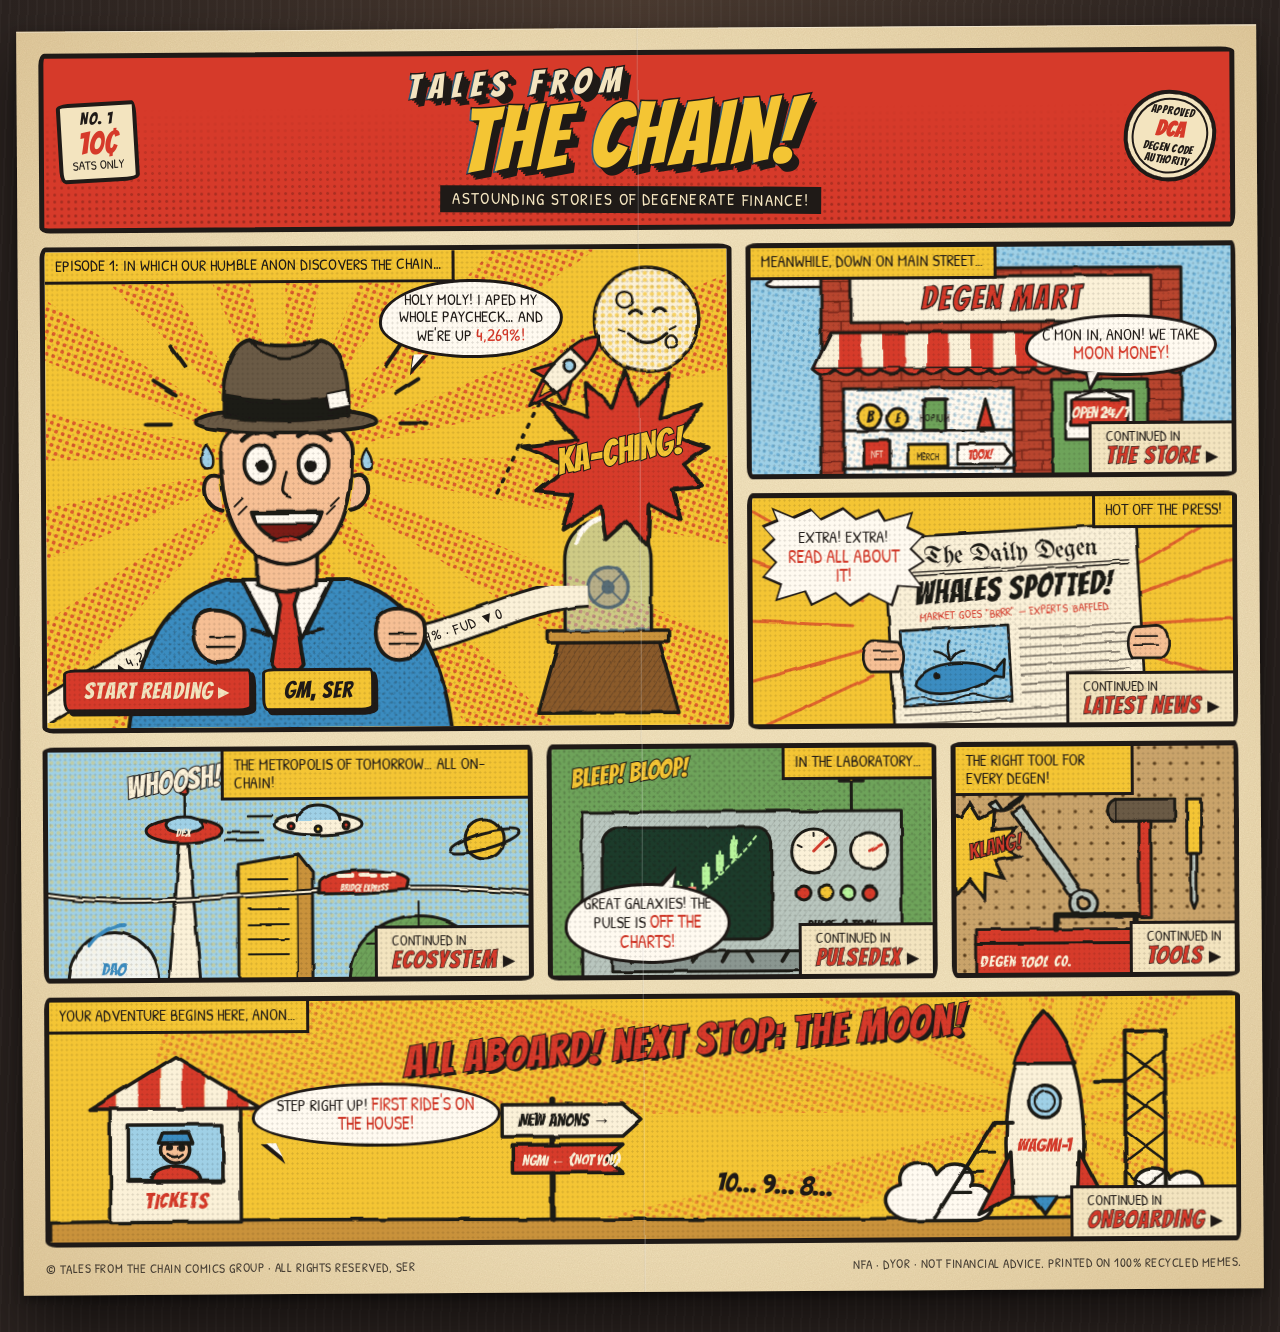
==== site/index.html @ 0e09a963 "feat: add 1950s comic book hero page for the site Home page laid out as a comic page: masthead, spla" ====
<!doctype html>
<html lang="en">
<head>
  <meta charset="utf-8">
  <meta name="viewport" content="width=device-width, initial-scale=1">
  <title>Tales From The Chain</title>
  <meta name="description" content="Astounding stories of degenerate finance. Store, latest news, the ecosystem, PulseDex, tools and onboarding — all in one comic book.">
  <link rel="preconnect" href="https://fonts.googleapis.com">
  <link rel="preconnect" href="https://fonts.gstatic.com" crossorigin>
  <link href="https://fonts.googleapis.com/css2?family=Bangers&family=Patrick+Hand&family=UnifrakturMaguntia&display=swap" rel="stylesheet">
  <link rel="stylesheet" href="css/comic.css">
</head>
<body>

<!-- Shared ink, halftone and hand-drawn filters for every scene -->
<svg width="0" height="0" style="position:absolute" aria-hidden="true" focusable="false">
  <defs>
    <!-- wobbly, imperfect brush line -->
    <filter id="ink" x="-5%" y="-5%" width="110%" height="110%">
      <feTurbulence type="fractalNoise" baseFrequency="0.035" numOctaves="2" seed="4" result="n"/>
      <feDisplacementMap in="SourceGraphic" in2="n" scale="3.2" xChannelSelector="R" yChannelSelector="G"/>
    </filter>
    <filter id="ink-heavy" x="-5%" y="-5%" width="110%" height="110%">
      <feTurbulence type="fractalNoise" baseFrequency="0.05" numOctaves="2" seed="9" result="n"/>
      <feDisplacementMap in="SourceGraphic" in2="n" scale="5" xChannelSelector="R" yChannelSelector="G"/>
    </filter>
    <!-- Ben-Day dots -->
    <pattern id="dots-red" width="7" height="7" patternUnits="userSpaceOnUse" patternTransform="rotate(20)">
      <circle cx="3.5" cy="3.5" r="2" fill="#d63a2a"/>
    </pattern>
    <pattern id="dots-ink" width="6" height="6" patternUnits="userSpaceOnUse" patternTransform="rotate(45)">
      <circle cx="3" cy="3" r="1.3" fill="#1f1a17"/>
    </pattern>
    <pattern id="dots-blue" width="7" height="7" patternUnits="userSpaceOnUse" patternTransform="rotate(15)">
      <circle cx="3.5" cy="3.5" r="1.8" fill="#3a8cc0"/>
    </pattern>
    <pattern id="dots-yellow" width="7" height="7" patternUnits="userSpaceOnUse">
      <circle cx="3.5" cy="3.5" r="2.2" fill="#f4c534"/>
    </pattern>
    <pattern id="hatch" width="6" height="6" patternUnits="userSpaceOnUse" patternTransform="rotate(35)">
      <line x1="0" y1="0" x2="0" y2="6" stroke="#1f1a17" stroke-width="1.4"/>
    </pattern>
    <pattern id="bricks" width="40" height="20" patternUnits="userSpaceOnUse">
      <rect width="40" height="20" fill="#b8452f"/>
      <path d="M0 0.5H40M0 10.5H40M10 0V10M30 10V20" stroke="#6e2418" stroke-width="1.6" fill="none"/>
    </pattern>
    <pattern id="pegboard" width="16" height="16" patternUnits="userSpaceOnUse">
      <rect width="16" height="16" fill="#c9a36a"/>
      <circle cx="8" cy="8" r="1.8" fill="#5a3e1c"/>
    </pattern>
    <pattern id="stripes" width="44" height="10" patternUnits="userSpaceOnUse">
      <rect width="22" height="10" fill="#d63a2a"/>
      <rect x="22" width="22" height="10" fill="#fbf1d8"/>
    </pattern>
  </defs>
</svg>

<main class="comic-page" id="top">

  <!-- ================= COVER MASTHEAD ================= -->
  <header class="masthead">
    <div class="issue-box" aria-label="Issue number 1, price 10 sats">
      <div class="no">No. 1</div>
      <div class="price">10&cent;</div>
      <div class="date">Sats only</div>
    </div>

    <div class="title-block">
      <h1 class="logo"><span class="small">Tales from</span>The Chain!</h1>
      <p class="tagline">Astounding stories of degenerate finance!</p>
    </div>

    <div class="seal" aria-label="Approved by the Degen Code Authority">
      <div>APPROVED<b>DCA</b>DEGEN CODE<br>AUTHORITY</div>
    </div>
  </header>

  <!-- ================= THE PAGE OF PANELS ================= -->
  <nav class="panels" aria-label="Main sections">

    <!-- ---------- SPLASH / HERO ---------- -->
    <section class="panel panel--splash" aria-labelledby="splash-title">
      <svg class="scene" viewBox="0 0 680 490" preserveAspectRatio="xMidYMid slice" aria-hidden="true">
        <!-- sunburst -->
        <rect width="680" height="490" fill="#f4c534"/>
        <g fill="url(#dots-red)" opacity=".75">
          <polygon points="240,215 1040,215 1025,371"/>
          <polygon points="240,215 979,521 905,659"/>
          <polygon points="240,215 806,781 684,880"/>
          <polygon points="240,215 546,954 396,1000"/>
          <polygon points="240,215 240,1015 84,1000"/>
          <polygon points="240,215 -66,954 -204,880"/>
          <polygon points="240,215 -326,781 -425,659"/>
          <polygon points="240,215 -499,521 -545,371"/>
          <polygon points="240,215 -560,215 -545,59"/>
          <polygon points="240,215 -499,-91 -425,-229"/>
          <polygon points="240,215 -326,-351 -204,-450"/>
          <polygon points="240,215 -66,-524 84,-570"/>
          <polygon points="240,215 240,-585 396,-570"/>
          <polygon points="240,215 546,-524 684,-450"/>
          <polygon points="240,215 806,-351 905,-229"/>
          <polygon points="240,215 979,-91 1025,59"/>
        </g>

        <!-- the moon, grinning -->
        <g filter="url(#ink)" stroke="#1f1a17" stroke-width="3.5" stroke-linecap="round" stroke-linejoin="round">
          <circle cx="600" cy="78" r="52" fill="#fbf1d8"/>
          <circle cx="600" cy="78" r="52" fill="url(#dots-yellow)" stroke="none" opacity=".7"/>
          <circle cx="578" cy="58" r="8" fill="none" stroke-width="2.5"/>
          <circle cx="625" cy="100" r="6" fill="none" stroke-width="2.5"/>
          <path d="M583 72q6-7 12 0M607 70q6-7 12 0" fill="none"/>
          <path d="M582 92q18 18 38 0" fill="none"/>
          <path d="M572 88l6 2M623 88l6-3" fill="none" stroke-width="2"/>
        </g>

        <!-- rocket headed for it -->
        <g filter="url(#ink)" stroke="#1f1a17" stroke-width="3" stroke-linejoin="round">
          <path d="M450 250 C 470 210, 485 170, 505 140" fill="none" stroke-dasharray="3 9" stroke-linecap="round" stroke-width="3.5"/>
          <g transform="translate(528 118) rotate(45)">
            <path class="flame" d="M-9 36 L0 64 L9 36 Z" fill="#d63a2a"/>
            <path d="M-5 36 L0 50 L5 36 Z" fill="#f4c534" stroke-width="1.5"/>
            <path d="M-13 18 L-24 38 L-10 34 Z M13 18 L24 38 L10 34 Z" fill="#d63a2a"/>
            <path d="M0 -34 C 14 -20, 14 20, 10 36 L -10 36 C -14 20, -14 -20, 0 -34 Z" fill="#fbf1d8"/>
            <path d="M-11.5 -6h23" fill="none"/>
            <path d="M0 -34 C 8 -26, 10 -18, 11.5 -6 L-11.5 -6 C -10 -18, -8 -26, 0 -34Z" fill="#d63a2a"/>
            <circle cx="0" cy="8" r="6" fill="#9fd0e6"/>
          </g>
        </g>

        <!-- ticker-tape machine under its glass dome -->
        <g filter="url(#ink)" stroke="#1f1a17" stroke-width="3.5" stroke-linejoin="round" stroke-linecap="round">
          <path d="M490 470 L 510 400 L 610 400 L 630 470 Z" fill="#8a5a2b"/>
          <path d="M490 470 L 510 400 L 610 400 L 630 470 Z" fill="url(#hatch)" opacity=".35" stroke="none"/>
          <path d="M500 400 h120 v-12 h-120 z" fill="#c9923b"/>
          <circle cx="560" cy="345" r="20" fill="#c9923b"/>
          <circle cx="560" cy="345" r="5" fill="#1f1a17"/>
          <path d="M545 330l30 30M575 330l-30 30" fill="none" stroke-width="2"/>
          <path d="M517 388 L517 318 C 517 262, 603 262, 603 318 L603 388" fill="#9fd0e6" fill-opacity=".45"/>
          <path d="M530 300 C 534 285, 545 277, 556 275" fill="none" stroke="#fffaf0" stroke-width="5"/>
          <circle cx="560" cy="262" r="7" fill="#c9923b"/>
        </g>

        <!-- ticker tape streaming across the page -->
        <g filter="url(#ink)">
          <path id="tape" d="M-10 470 C 60 430, 110 392, 175 392 S 300 408, 360 398 S 480 352, 540 350" fill="none" stroke="#1f1a17" stroke-width="30" stroke-linecap="butt"/>
          <path d="M-10 470 C 60 430, 110 392, 175 392 S 300 408, 360 398 S 480 352, 540 350" fill="none" stroke="#fbf1d8" stroke-width="24"/>
        </g>
        <text font-family="Patrick Hand, cursive" font-size="15" fill="#1f1a17" letter-spacing="1" dy="5">
          <textPath href="#tape" startOffset="9%">PEPE &#9650;4,269% &#183; DOGE &#9650;420% &#183; WAGMI &#9650;&#8734; &#183; NGMI &#9660;99% &#183; FUD &#9660;0</textPath>
        </text>

        <!-- our humble anon -->
        <g filter="url(#ink)" stroke="#1f1a17" stroke-width="4" stroke-linejoin="round" stroke-linecap="round">
          <!-- suit -->
          <path d="M80 495 C 90 400, 120 350, 180 335 L 300 335 C 360 350, 395 400, 405 495 Z" fill="#3a8cc0"/>
          <path d="M80 495 C 90 400, 120 350, 180 335 L 300 335 C 360 350, 395 400, 405 495 Z" fill="url(#dots-ink)" opacity=".25" stroke="none"/>
          <!-- shirt + tie -->
          <path d="M195 335 L 240 420 L 285 335 Z" fill="#fffaf0"/>
          <path d="M228 345 L 252 345 L 247 360 L 256 420 L 240 440 L 224 420 L 233 360 Z" fill="#d63a2a"/>
          <path d="M195 335 L 222 390 L 205 385 M285 335 L 258 390 L 275 385" fill="none"/>
          <!-- neck -->
          <path d="M210 300 L 210 340 Q 240 355 270 340 L 270 300" fill="#f6bf94"/>
          <!-- ears -->
          <path d="M172 232 C 155 225, 152 262, 176 266" fill="#f6bf94"/>
          <path d="M308 232 C 325 225, 328 262, 304 266" fill="#f6bf94"/>
          <!-- head -->
          <path d="M175 205 C 172 270, 195 318, 240 320 C 285 318, 308 270, 305 205 C 300 160, 180 160, 175 205 Z" fill="#f6bf94"/>
          <path d="M180 270 C 190 300, 210 314, 232 318" fill="none" stroke-width="2" opacity=".6"/>
          <!-- cheek hatching -->
          <path d="M188 262l8-8M192 270l8-8M284 262l8-8M280 270l8-8" fill="none" stroke-width="2"/>
          <!-- eyebrows way up -->
          <path d="M196 196 Q 212 180 228 192M252 192 Q 268 180 284 196" fill="none" stroke-width="5"/>
          <!-- saucer eyes -->
          <ellipse cx="213" cy="220" rx="15" ry="19" fill="#fffaf0"/>
          <ellipse cx="267" cy="220" rx="15" ry="19" fill="#fffaf0"/>
          <circle cx="216" cy="222" r="4.5" fill="#1f1a17"/>
          <circle cx="264" cy="222" r="4.5" fill="#1f1a17"/>
          <!-- nose -->
          <path d="M240 228 C 236 245, 232 250, 244 253" fill="none" stroke-width="3"/>
          <!-- big open grin -->
          <path d="M205 268 C 215 305, 265 305, 275 268 Z" fill="#7a1d14"/>
          <path d="M207 270 L 273 270 L 270 280 L 210 280 Z" fill="#fffaf0" stroke-width="2.5"/>
          <path d="M226 296 C 234 290, 246 290, 254 296" fill="#d63a2a" stroke-width="2"/>
          <!-- fedora -->
          <path d="M150 178 C 150 160, 330 160, 330 178 C 330 192, 150 192, 150 178 Z" fill="#6b5a45"/>
          <path d="M178 172 C 176 130, 186 100, 205 96 C 220 104, 260 104, 275 96 C 294 100, 304 130, 302 172 Z" fill="#6b5a45"/>
          <path d="M205 96 C 222 120, 258 120, 275 96" fill="none" stroke-width="3"/>
          <path d="M179 152 C 220 160, 260 160, 301 152 L 302 172 C 260 178, 220 178, 178 172 Z" fill="#1f1a17"/>
          <path d="M150 178 C 150 160, 330 160, 330 178" fill="url(#hatch)" opacity=".35" stroke="none"/>
          <!-- press card in the hatband -->
          <path d="M280 150 l20 -4 l3 16 l-20 4 z" fill="#fffaf0" stroke-width="2"/>
          <!-- sweat drops -->
          <path d="M160 200 C 150 215, 156 224, 162 224 C 168 224, 170 214, 160 200 Z" fill="#9fd0e6" stroke-width="2.5"/>
          <path d="M320 205 C 311 218, 316 226, 321 226 C 327 226, 329 217, 320 205 Z" fill="#9fd0e6" stroke-width="2.5"/>
          <!-- shock lines -->
          <path d="M130 150 l-22 -14M126 180 l-26 0M140 122 l-14 -20M350 150 l22 -14M354 180 l26 0M340 122 l14 -20" fill="none" stroke-width="4"/>
          <!-- hands gripping the tape -->
          <path d="M150 372 C 140 392, 150 418, 172 418 C 192 418, 200 400, 196 380 C 190 366, 160 360, 150 372 Z" fill="#f6bf94"/>
          <path d="M162 392 h26M160 402 h28" fill="none" stroke-width="2.5"/>
          <path d="M332 372 C 322 392, 332 418, 354 416 C 374 414, 380 396, 376 378 C 370 364, 342 360, 332 372 Z" fill="#f6bf94"/>
          <path d="M342 390 h26M342 400 h28" fill="none" stroke-width="2.5"/>
        </g>

        <!-- KA-CHING! -->
        <g class="sfx-wiggle">
          <polygon filter="url(#ink-heavy)" points="578,108 591,144 622,112 613,157 654,143 630,176 660,186 636,203 654,225 625,228 633,258 602,242 600,284 578,259 558,277 553,244 515,267 525,232 490,229 522,203 476,184 530,178 496,139 541,155 539,121 565,145" transform="translate(0 20)" fill="#d63a2a" stroke="#1f1a17" stroke-width="4" stroke-linejoin="round"/>
          <text x="572" y="222" text-anchor="middle" font-family="Bangers, Impact, sans-serif" font-size="36" fill="#f4c534" stroke="#1f1a17" stroke-width="2" paint-order="stroke" transform="rotate(-10 572 212)">KA-CHING!</text>
        </g>
      </svg>

      <div class="caption">Episode&nbsp;1: in which our humble anon discovers the chain&hellip;</div>

      <div class="balloon" style="top:6%; left:49%; max-width:27%; --tail-x:14%;">
        <span id="splash-title">Holy moly! I aped my whole paycheck&hellip; and we're up <b>4,269%!</b></span>
      </div>

      <div class="splash-cta">
        <a class="btn btn--red" href="onboarding.html">Start reading &#9656;</a>
        <a class="btn" href="#store">gm, ser</a>
      </div>
    </section>

    <!-- ---------- STORE ---------- -->
    <a class="panel panel--store" id="store" href="store.html" aria-label="Store: Degen Mart">
      <svg class="scene" viewBox="0 0 480 240" preserveAspectRatio="xMidYMid slice" aria-hidden="true">
        <rect width="480" height="240" fill="#9fd0e6"/>
        <rect width="480" height="240" fill="url(#dots-blue)" opacity=".5"/>
        <g filter="url(#ink)" stroke="#1f1a17" stroke-width="3" stroke-linejoin="round" stroke-linecap="round">
          <!-- clouds -->
          <path d="M20 40 q10-18 28-8 q10-16 28 0 q18-4 16 14 h-70 q-12-2-2-6z" fill="#fffaf0" stroke-width="2.5"/>
          <!-- building -->
          <rect x="70" y="28" width="360" height="222" fill="url(#bricks)"/>
          <!-- sign -->
          <rect x="100" y="36" width="300" height="46" fill="#fbf1d8"/>
          <text x="250" y="70" text-anchor="middle" font-family="Bangers, Impact, sans-serif" font-size="34" fill="#d63a2a" stroke="#1f1a17" stroke-width="1.2" letter-spacing="2">DEGEN MART</text>
          <!-- awning -->
          <path d="M80 92 L420 92 L438 128 L62 128 Z" fill="url(#stripes)"/>
          <path d="M62 128 q11 12 22 0 q11 12 22 0 q11 12 22 0 q11 12 22 0 q11 12 22 0 q11 12 22 0 q11 12 22 0 q11 12 22 0 q11 12 22 0 q11 12 22 0 q11 12 22 0 q11 12 22 0 q11 12 22 0 q11 12 22 0 q11 12 22 0 q11 12 22 0 q11 12 22 0" fill="#d63a2a"/>
          <!-- shop window -->
          <rect x="92" y="148" width="170" height="92" fill="#fffaf0"/>
          <rect x="92" y="148" width="170" height="92" fill="url(#dots-blue)" opacity=".35" stroke="none"/>
          <path d="M92 190 h170M92 228 h170" fill="none"/>
          <!-- coins, jars, a rocket toy -->
          <circle cx="118" cy="176" r="12" fill="#f4c534"/><text x="118" y="182" text-anchor="middle" font-family="Bangers" font-size="16" fill="#1f1a17" stroke="none">B</text>
          <circle cx="146" cy="178" r="10" fill="#f4c534"/><text x="146" y="183" text-anchor="middle" font-family="Bangers" font-size="13" fill="#1f1a17" stroke="none">E</text>
          <path d="M172 160 h22 v30 h-22z" fill="#6ea35a"/><path d="M170 160 h26" fill="none"/>
          <text x="183" y="181" text-anchor="middle" font-family="Patrick Hand" font-size="10" fill="#1f1a17" stroke="none">HOPIUM</text>
          <path d="M226 188 l8 -28 l8 28 z" fill="#d63a2a"/>
          <path d="M112 226 h26 v-26 h-26z" fill="#d63a2a"/>
          <text x="125" y="218" text-anchor="middle" font-family="Patrick Hand" font-size="9" fill="#fbf1d8" stroke="none">NFT</text>
          <path d="M156 226 h40 v-22 h-40z" fill="#f4c534"/>
          <text x="176" y="220" text-anchor="middle" font-family="Patrick Hand" font-size="9" fill="#1f1a17" stroke="none">MERCH</text>
          <!-- price tag -->
          <path d="M206 204 h46 l8 10 l-8 10 h-46 z" fill="#fffaf0"/>
          <text x="228" y="219" text-anchor="middle" font-family="Bangers" font-size="13" fill="#d63a2a" stroke="none">100x!</text>
          <!-- door -->
          <rect x="300" y="140" width="96" height="104" fill="#6ea35a"/>
          <rect x="314" y="152" width="68" height="48" fill="#fffaf0"/>
          <circle cx="384" cy="212" r="4" fill="#f4c534"/>
          <!-- OPEN sign -->
          <path d="M320 160 l28 -10 l28 10" fill="none" stroke-width="2"/>
          <rect x="320" y="160" width="56" height="26" fill="#d63a2a"/>
          <text x="348" y="179" text-anchor="middle" font-family="Bangers" font-size="16" fill="#fbf1d8" stroke="none">OPEN 24/7</text>
          <!-- sidewalk -->
          <path d="M0 238 h480" fill="none" stroke-width="4"/>
        </g>
      </svg>
      <div class="caption">Meanwhile, down on Main Street&hellip;</div>
      <div class="balloon" style="top:30%; right:3%; max-width:40%; --tail-x:30%; --tail-skew:-10deg;">C'mon in, anon! We take <b>moon money!</b></div>
      <span class="goto">Continued in <strong>The Store</strong></span>
      <span class="pow" aria-hidden="true">BAM!</span>
    </a>

    <!-- ---------- LATEST NEWS ---------- -->
    <a class="panel panel--news" href="news.html" aria-label="Latest news: The Daily Degen">
      <svg class="scene" viewBox="0 0 480 240" preserveAspectRatio="xMidYMid slice" aria-hidden="true">
        <rect width="480" height="240" fill="#f4c534"/>
        <!-- speed lines -->
        <g stroke="#d63a2a" stroke-width="3" stroke-linecap="round" opacity=".7" filter="url(#ink)">
          <path d="M0 20 L120 90M0 70 L110 110M0 130 L100 135M0 190 L110 160M0 240 L120 185M480 20 L360 90M480 70 L370 110M480 130 L380 135M480 190 L370 160M480 240 L360 185"/>
        </g>
        <g filter="url(#ink)" stroke="#1f1a17" stroke-width="3" stroke-linejoin="round" stroke-linecap="round">
          <g transform="translate(46 14) scale(.9)"><g transform="rotate(-3 240 130)">
            <!-- newspaper -->
            <rect x="100" y="30" width="280" height="230" fill="#fbf1d8"/>
            <path d="M100 30 h280 v230 h-280z" fill="url(#dots-ink)" opacity=".08" stroke="none"/>
            <text x="240" y="62" text-anchor="middle" font-family="UnifrakturMaguntia, serif" font-size="28" fill="#1f1a17" stroke="none">The Daily Degen</text>
            <path d="M110 70 h260M110 74 h260" fill="none" stroke-width="1.5"/>
            <text x="240" y="106" text-anchor="middle" font-family="Bangers, Impact" font-size="36" fill="#1f1a17" stroke="none" letter-spacing="1">WHALES SPOTTED!</text>
            <text x="240" y="124" text-anchor="middle" font-family="Patrick Hand" font-size="13" fill="#d63a2a" stroke="none">MARKET GOES "BRRR" &#8212; EXPERTS BAFFLED</text>
            <!-- photo: a whale spouting -->
            <rect x="112" y="134" width="120" height="84" fill="#9fd0e6"/>
            <rect x="112" y="134" width="120" height="84" fill="url(#dots-blue)" opacity=".6" stroke="none"/>
            <path d="M126 196 C 130 170, 190 166, 214 184 l12 -12 l-2 20 l-10 -2 C 196 206, 140 214, 126 196 Z" fill="#3a8cc0"/>
            <circle cx="150" cy="186" r="2.5" fill="#1f1a17"/>
            <path d="M166 170 c-4-12 -2-18 0-22 M166 170 c-8-8 -14-10 -18-10 M166 170 c6-8 12-10 16-10" fill="none" stroke-width="2.5"/>
            <path d="M112 212 q15-6 30 0 t30 0 t30 0 t30 0" fill="none" stroke-width="2"/>
            <!-- column text -->
            <path d="M244 140 h124M244 150 h118M244 160 h124M244 170 h110M244 180 h124M244 190 h120M244 200 h124M244 210 h96M112 228 h256M112 238 h240" fill="none" stroke-width="2" opacity=".55"/>
          </g>
          <!-- hands holding the paper -->
          <path d="M84 150 C 70 150, 66 180, 80 186 L 112 186 C 118 176, 118 160, 110 152 Z" fill="#f6bf94"/>
          <path d="M84 162 h24M84 172 h26" fill="none" stroke-width="2"/>
          <path d="M398 136 C 412 136, 416 166, 402 172 L 370 172 C 364 162, 364 146, 372 138 Z" fill="#f6bf94"/>
          <path d="M374 148 h24M372 158 h26" fill="none" stroke-width="2"/>
        </g></g>
      </svg>
      <div class="caption caption--right">Hot off the press!</div>
      <div class="balloon balloon--shout" style="top:4%; left:2%; max-width:34%;"><span></span>Extra! Extra! <b>Read all about it!</b></div>
      <span class="goto">Continued in <strong>Latest News</strong></span>
      <span class="pow" aria-hidden="true">WHAM!</span>
    </a>

    <!-- ---------- ECOSYSTEM ---------- -->
    <a class="panel panel--eco" href="ecosystem.html" aria-label="Ecosystem: the metropolis of tomorrow">
      <svg class="scene" viewBox="0 0 480 240" preserveAspectRatio="xMidYMid slice" aria-hidden="true">
        <rect width="480" height="240" fill="#9fd0e6"/>
        <rect width="480" height="240" fill="url(#dots-yellow)" opacity=".35"/>
        <g filter="url(#ink)" stroke="#1f1a17" stroke-width="3" stroke-linejoin="round" stroke-linecap="round">
          <!-- ringed planet -->
          <circle cx="436" cy="96" r="20" fill="#f4c534"/>
          <ellipse cx="436" cy="98" rx="36" ry="8" fill="none" transform="rotate(-15 436 98)"/>
          <!-- needle tower -->
          <path d="M120 240 L 132 90 L 140 90 L 152 240 Z" fill="#fbf1d8"/>
          <ellipse cx="136" cy="86" rx="38" ry="12" fill="#d63a2a"/>
          <ellipse cx="136" cy="80" rx="18" ry="8" fill="#9fd0e6"/>
          <path d="M136 72 v-24" fill="none"/>
          <circle cx="136" cy="46" r="4" fill="#d63a2a"/>
          <text x="136" y="92" text-anchor="middle" font-family="Bangers" font-size="11" fill="#fbf1d8" stroke="none">DEX</text>
          <!-- glass domes -->
          <path d="M20 240 C 20 170, 110 170, 110 240 Z" fill="#fffaf0" fill-opacity=".85"/>
          <path d="M40 200 C 50 186, 64 180, 76 180" fill="none" stroke="#3a8cc0" stroke-width="4"/>
          <text x="65" y="230" text-anchor="middle" font-family="Bangers" font-size="18" fill="#3a8cc0" stroke="none">DAO</text>
          <path d="M300 240 C 300 150, 440 150, 440 240 Z" fill="#6ea35a"/>
          <path d="M300 240 C 300 150, 440 150, 440 240 Z" fill="url(#hatch)" opacity=".2" stroke="none"/>
          <path d="M370 158 v82M318 200 h104" fill="none" stroke-width="2"/>
          <text x="370" y="232" text-anchor="middle" font-family="Bangers" font-size="18" fill="#fbf1d8" stroke="none">NFT</text>
          <!-- boxy tower -->
          <path d="M190 240 L 190 120 L 250 110 L 250 240 Z" fill="#f4c534"/>
          <path d="M200 135h40M200 150h40M200 165h40M200 180h40M200 195h40M200 210h40" fill="none" stroke-width="2"/>
          <path d="M250 110 l14 18 v112 h-14" fill="#c9923b"/>
          <!-- monorail -->
          <path d="M0 150 C 120 170, 300 130, 480 150" fill="none" stroke-width="6"/>
          <path d="M0 150 C 120 170, 300 130, 480 150" fill="none" stroke="#fbf1d8" stroke-width="2"/>
          <path d="M270 140 C 272 124, 350 122, 360 136 L 358 146 C 320 150, 290 150, 270 150 Z" fill="#d63a2a"/>
          <path d="M290 132h14M312 131h14M334 131h12" fill="none" stroke="#fbf1d8" stroke-width="4"/>
          <text x="316" y="147" text-anchor="middle" font-family="Bangers" font-size="9" fill="#fbf1d8" stroke="none">BRIDGE EXPRESS</text>
          <!-- flying saucer -->
          <g transform="translate(20 30)"><ellipse cx="250" cy="50" rx="44" ry="11" fill="#fbf1d8"/>
          <path d="M228 46 C 230 26, 270 26, 272 46" fill="#9fd0e6"/>
          <circle class="blink" cx="222" cy="52" r="3" fill="#d63a2a"/>
          <circle class="blink" cx="250" cy="55" r="3" fill="#f4c534"/>
          <circle class="blink" cx="278" cy="52" r="3" fill="#d63a2a"/>
          <path d="M190 58 h-30M196 66 h-40M204 42 h-24" fill="none" stroke-width="2.5"/></g>
        </g>
        <text x="80" y="54" font-family="Bangers" font-size="30" fill="#fbf1d8" stroke="#1f1a17" stroke-width="2" paint-order="stroke" transform="rotate(-8 80 54)">WHOOSH!</text>
      </svg>
      <div class="caption caption--right">The metropolis of tomorrow&hellip; all on-chain!</div>
      <span class="goto">Continued in <strong>Ecosystem</strong></span>
      <span class="pow" aria-hidden="true">ZOOM!</span>
    </a>

    <!-- ---------- PULSEDEX ---------- -->
    <a class="panel panel--pulse" href="pulsedex.html" aria-label="PulseDex: the laboratory">
      <svg class="scene" viewBox="0 0 380 240" preserveAspectRatio="xMidYMid slice" aria-hidden="true">
        <rect width="380" height="240" fill="#6ea35a"/>
        <rect width="380" height="240" fill="url(#dots-ink)" opacity=".18"/>
        <g filter="url(#ink)" stroke="#1f1a17" stroke-width="3" stroke-linejoin="round" stroke-linecap="round">
          <!-- antenna + sparks -->
          <path d="M300 70 L300 40 M288 40 h24" fill="none"/>
          <path d="M300 38 l-10 -14 l8 2 l-6 -14 M300 38 l12 -12 l-8 0 l10 -12" fill="none" stroke="#f4c534" stroke-width="3"/>
          <!-- console -->
          <path d="M30 240 L 30 70 L 350 70 L 350 240 Z" fill="#b9c6be"/>
          <path d="M30 240 L 30 70 L 350 70 L 350 240 Z" fill="url(#hatch)" opacity=".15" stroke="none"/>
          <!-- CRT -->
          <rect x="50" y="86" width="170" height="112" rx="16" fill="#1f3a2a"/>
          <rect x="50" y="86" width="170" height="112" rx="16" fill="url(#dots-ink)" opacity=".3" stroke="none"/>
          <!-- candles going parabolic -->
          <g stroke="#b8f59c" stroke-width="2.5">
            <path d="M70 170 v14M84 164 v18M98 168 v10M112 152 v20M126 140 v22M140 142 v14M154 122 v24M168 110 v22M182 96 v24"/>
          </g>
          <g stroke="none">
            <rect x="66" y="172" width="8" height="8" fill="#b8f59c"/><rect x="80" y="166" width="8" height="12" fill="#b8f59c"/>
            <rect x="94" y="170" width="8" height="6" fill="#ff8a78"/><rect x="108" y="154" width="8" height="14" fill="#b8f59c"/>
            <rect x="122" y="143" width="8" height="15" fill="#b8f59c"/><rect x="136" y="145" width="8" height="8" fill="#ff8a78"/>
            <rect x="150" y="125" width="8" height="18" fill="#b8f59c"/><rect x="164" y="113" width="8" height="16" fill="#b8f59c"/>
            <rect x="178" y="99" width="8" height="18" fill="#b8f59c"/>
          </g>
          <path d="M64 186 C 110 180, 160 150, 206 94" fill="none" stroke="#b8f59c" stroke-width="2" stroke-dasharray="4 4"/>
          <!-- dials -->
          <circle cx="262" cy="110" r="22" fill="#fbf1d8"/>
          <path d="M262 110 L 276 96" fill="none" stroke="#d63a2a"/>
          <path d="M246 104 l4 2M262 92 v4M278 104 l-4 2" fill="none" stroke-width="2"/>
          <circle cx="318" cy="110" r="18" fill="#fbf1d8"/>
          <path d="M318 110 L 330 104" fill="none" stroke="#d63a2a"/>
          <!-- blinky lights -->
          <circle class="blink" cx="252" cy="152" r="7" fill="#d63a2a"/>
          <circle class="blink" cx="274" cy="152" r="7" fill="#f4c534"/>
          <circle class="blink" cx="296" cy="152" r="7" fill="#b8f59c"/>
          <circle class="blink" cx="318" cy="152" r="7" fill="#d63a2a"/>
          <!-- switches -->
          <rect x="60" y="210" width="260" height="20" fill="#8a9690"/>
          <path d="M80 220 l6 -10M110 220 l-6 -10M140 220 l6 -10M170 220 l6 -10M200 220 l-6 -10M230 220 l6 -10M260 220 l6 -10M290 220 l-6 -10" fill="none" stroke-width="4"/>
          <text x="290" y="190" text-anchor="middle" font-family="Bangers" font-size="15" fill="#1f1a17" stroke="none">PULSE-O-TRON</text>
        </g>
        <text x="20" y="46" font-family="Bangers" font-size="26" fill="#f4c534" stroke="#1f1a17" stroke-width="2" paint-order="stroke" transform="rotate(-6 20 46)">BLEEP! BLOOP!</text>
      </svg>
      <div class="caption caption--right">In the laboratory&hellip;</div>
      <div class="balloon balloon--up" style="bottom:5%; left:3%; max-width:44%; --tail-x:60%;">Great galaxies! The pulse is <b>off the charts!</b></div>
      <span class="goto">Continued in <strong>PulseDex</strong></span>
      <span class="pow" aria-hidden="true">ZAP!</span>
    </a>

    <!-- ---------- TOOLS ---------- -->
    <a class="panel panel--tools" href="tools.html" aria-label="Tools: the workshop">
      <svg class="scene" viewBox="0 0 280 240" preserveAspectRatio="xMidYMid slice" aria-hidden="true">
        <rect width="280" height="240" fill="url(#pegboard)"/>
        <g filter="url(#ink)" stroke="#1f1a17" stroke-width="3" stroke-linejoin="round" stroke-linecap="round">
          <!-- wrench -->
          <g transform="rotate(-35 90 110)">
            <path d="M84 60 L 96 60 L 96 170 L 84 170 Z" fill="#b9c6be"/>
            <path d="M70 40 C 70 60, 110 60, 110 40 L 102 40 L 102 52 L 78 52 L 78 40 Z" fill="#b9c6be"/>
            <circle cx="90" cy="176" r="14" fill="#b9c6be"/>
            <circle cx="90" cy="176" r="6" fill="#c9a36a"/>
          </g>
          <!-- hammer -->
          <path d="M160 60 h60 v22 h-60 z" fill="#6b5a45"/>
          <path d="M160 60 c-10 4 -10 18 0 22" fill="#6b5a45"/>
          <path d="M184 82 h12 v96 h-12 z" fill="#d63a2a"/>
          <!-- screwdriver -->
          <path d="M232 60 h14 v54 h-14 z" fill="#f4c534"/>
          <path d="M236 114 h6 v48 l-3 8 l-3 -8 z" fill="#b9c6be"/>
          <!-- toolbox -->
          <path d="M20 190 h240 v50 h-240 z" fill="#d63a2a"/>
          <path d="M100 190 v-14 h80 v14" fill="none" stroke-width="6"/>
          <path d="M20 204 h240" fill="none"/>
          <text x="24" y="228" font-family="Bangers" font-size="15" fill="#fbf1d8" stroke="none" letter-spacing="1">DEGEN TOOL CO.</text>
        </g>
        <g class="sfx-wiggle">
          <polygon filter="url(#ink-heavy)" points="205,3 217,23 236,14 234,37 263,35 241,57 267,71 236,76 247,98 224,92 223,124 205,99 188,119 184,95 159,102 172,77 139,71 166,56 152,38 176,37 171,10 193,22" transform="translate(-150 60) scale(.8)" fill="#f4c534" stroke="#1f1a17" stroke-width="4"/>
          <text x="14" y="120" font-family="Bangers" font-size="22" fill="#d63a2a" stroke="#1f1a17" stroke-width="1" transform="rotate(-12 14 120)">KLANG!</text>
        </g>
      </svg>
      <div class="caption">The right tool for every degen!</div>
      <span class="goto">Continued in <strong>Tools</strong></span>
      <span class="pow" aria-hidden="true">KLONK!</span>
    </a>

    <!-- ---------- ONBOARDING ---------- -->
    <a class="panel panel--onboard" href="onboarding.html" aria-label="Onboarding: board the rocket">
      <svg class="scene" viewBox="0 0 1180 250" preserveAspectRatio="xMidYMid slice" aria-hidden="true">
        <rect width="1180" height="250" fill="#f4c534"/>
        <g fill="url(#dots-red)" opacity=".45">
          <polygon points="1000,120 1900,120 1877,320"/>
          <polygon points="1000,120 1811,510 1704,681"/>
          <polygon points="1000,120 1561,824 1390,931"/>
          <polygon points="1000,120 1200,997 1000,1020"/>
          <polygon points="1000,120 800,997 610,931"/>
          <polygon points="1000,120 439,824 296,681"/>
          <polygon points="1000,120 189,510 123,320"/>
          <polygon points="1000,120 100,120 123,-80"/>
          <polygon points="1000,120 189,-270 296,-441"/>
          <polygon points="1000,120 439,-584 610,-691"/>
          <polygon points="1000,120 800,-757 1000,-780"/>
          <polygon points="1000,120 1200,-757 1390,-691"/>
          <polygon points="1000,120 1561,-584 1704,-441"/>
          <polygon points="1000,120 1811,-270 1877,-80"/>
        </g>
        <g filter="url(#ink)" stroke="#1f1a17" stroke-width="3.5" stroke-linejoin="round" stroke-linecap="round">
          <!-- ground -->
          <path d="M0 225 C 300 218, 800 232, 1180 222 L 1180 250 L 0 250 Z" fill="#c9923b"/>
          <!-- ticket booth -->
          <path d="M60 225 L 60 110 L 190 110 L 190 225 Z" fill="#fbf1d8"/>
          <path d="M40 112 L 125 60 L 210 112 Z" fill="url(#stripes)"/>
          <rect x="78" y="128" width="94" height="56" fill="#9fd0e6"/>
          <path d="M78 184 h94" fill="none" stroke-width="5"/>
          <text x="125" y="212" text-anchor="middle" font-family="Bangers" font-size="22" fill="#d63a2a" stroke="none" letter-spacing="1">TICKETS</text>
          <!-- attendant in the window -->
          <path d="M100 184 C 100 164, 150 164, 150 184 Z" fill="#d63a2a"/>
          <circle cx="125" cy="152" r="14" fill="#f6bf94"/>
          <path d="M108 146 h34 l-4 -10 h-26 z" fill="#3a8cc0"/>
          <path d="M118 157 q7 6 14 0" fill="none" stroke-width="2.5"/>
          <circle cx="120" cy="150" r="1.8" fill="#1f1a17"/><circle cx="131" cy="150" r="1.8" fill="#1f1a17"/>
          <!-- signpost -->
          <g transform="translate(200 0)">
          <path d="M300 225 v-120" fill="none" stroke-width="6"/>
          <path d="M250 110 h120 l18 16 l-18 16 h-120 z" fill="#fbf1d8"/>
          <text x="312" y="132" text-anchor="middle" font-family="Bangers" font-size="18" fill="#1f1a17" stroke="none">NEW ANONS &#8594;</text>
          <path d="M260 150 h110 l-16 14 l16 14 h-110 z" fill="#d63a2a"/>
          <text x="318" y="171" text-anchor="middle" font-family="Bangers" font-size="15" fill="#fbf1d8" stroke="none">NGMI &#8592; (NOT YOU)</text>
          </g>
          <!-- smoke puffs -->
          <path d="M860 228 c-30 0 -40 -30 -14 -36 c-6 -24 30 -30 36 -10 c14 -20 44 -8 34 12 c26 -4 30 30 6 34 z" fill="#fffaf0"/>
          <path d="M1090 228 c-30 0 -34 -26 -10 -32 c-4 -22 30 -26 34 -8 c16 -16 40 -4 30 14 c20 0 22 26 0 26 z" fill="#fffaf0"/>
          <!-- gantry -->
          <path d="M1070 225 V 40 M1110 225 V 40 M1070 40 h40" fill="none" stroke-width="4"/>
          <path d="M1070 60 l40 30 M1110 60 l-40 30 M1070 100 l40 30 M1110 100 l-40 30 M1070 140 l40 30 M1110 140 l-40 30 M1070 180 l40 30 M1110 180 l-40 30" fill="none" stroke-width="2.5"/>
          <path d="M1070 90 h-30" fill="none" stroke-width="4"/>
          <!-- the big rocket -->
          <path d="M990 20 C 1030 60, 1034 150, 1024 205 L 956 205 C 946 150, 950 60, 990 20 Z" fill="#fbf1d8"/>
          <path d="M990 20 C 1004 34, 1014 50, 1020 72 L 960 72 C 966 50, 976 34, 990 20 Z" fill="#d63a2a"/>
          <path d="M956 160 L 924 222 L 958 205 Z M1024 160 L 1056 222 L 1022 205 Z" fill="#d63a2a"/>
          <path d="M978 205 L 990 222 L 1002 205" fill="#3a8cc0"/>
          <circle cx="990" cy="110" r="16" fill="#9fd0e6"/>
          <circle cx="990" cy="110" r="10" fill="none" stroke-width="2"/>
          <text x="990" y="160" text-anchor="middle" font-family="Bangers" font-size="18" fill="#d63a2a" stroke="none">WAGMI-1</text>
          <!-- boarding stairs -->
          <path d="M880 225 L 940 130 L 958 130" fill="none" stroke-width="4"/>
          <path d="M896 200 h20M908 180 h20M920 160 h20" fill="none" stroke-width="3"/>
        </g>
        <text x="720" y="200" text-anchor="middle" font-family="Bangers" font-size="26" fill="#1f1a17" transform="rotate(3 720 200)">10&#8230; 9&#8230; 8&#8230;</text>
      </svg>
      <div class="caption">Your adventure begins here, anon&hellip;</div>
      <p class="shout-title">All aboard! Next stop: the moon!</p>
      <div class="balloon" style="top:34%; left:17%; max-width:21%; --tail-x:6%; --tail-skew:40deg;">Step right up! <b>First ride's on the house!</b></div>
      <span class="goto">Continued in <strong>Onboarding</strong></span>
      <span class="pow" aria-hidden="true">BLAST!</span>
    </a>

  </nav>

  <footer class="fine-print">
    <span>&copy; Tales From The Chain Comics Group &middot; All rights reserved, ser</span>
    <span>NFA &middot; DYOR &middot; Not financial advice. Printed on 100% recycled memes.</span>
  </footer>
</main>

</body>
</html>
---- site/css/comic.css ----
/* ==========================================================================
   TALES FROM THE CHAIN — 1950s comic book styles
   Shared by every page. Panels, captions, balloons and SFX live here.
   ========================================================================== */

:root {
  /* Four-colour press palette, slightly faded like cheap newsprint */
  --paper: #f3e4bf;
  --paper-dark: #e6cf98;
  --ink: #1f1a17;
  --red: #d63a2a;
  --yellow: #f4c534;
  --blue: #3a8cc0;
  --sky: #9fd0e6;
  --green: #6ea35a;
  --skin: #f6bf94;
  --desk: #2b2320;

  --font-sfx: "Bangers", "Impact", sans-serif;
  --font-letter: "Patrick Hand", "Comic Sans MS", cursive;

  /* Hand-inked borders: no two corners the same */
  --wobble-a: 6px 14px 5px 11px / 12px 5px 14px 6px;
  --wobble-b: 12px 4px 13px 6px / 5px 13px 6px 12px;
  --gutter: 14px;
}

*, *::before, *::after { box-sizing: border-box; }

html { -webkit-text-size-adjust: 100%; }

body {
  margin: 0;
  min-height: 100vh;
  background-color: var(--desk);
  /* worn wooden desk under the comic */
  background-image:
    repeating-linear-gradient(92deg, rgba(255,255,255,.025) 0 2px, transparent 2px 9px),
    radial-gradient(ellipse at 50% 0%, #4a3a30 0%, var(--desk) 70%);
  color: var(--ink);
  font-family: var(--font-letter);
  overflow-x: hidden;
}

/* ---------- The printed page ---------- */

.comic-page {
  position: relative;
  max-width: 1240px;
  margin: 28px auto 40px;
  padding: 22px 22px 18px;
  background-color: var(--paper);
  /* yellowed edges + newsprint grain */
  background-image:
    radial-gradient(ellipse at center, transparent 55%, rgba(160,110,40,.22) 100%),
    url("data:image/svg+xml,%3Csvg xmlns='http://www.w3.org/2000/svg' width='220' height='220'%3E%3Cfilter id='n'%3E%3CfeTurbulence type='fractalNoise' baseFrequency='.85' numOctaves='3' stitchTiles='stitch'/%3E%3CfeColorMatrix values='0 0 0 0 .45 0 0 0 0 .33 0 0 0 0 .15 0 0 0 .22 0'/%3E%3C/filter%3E%3Crect width='100%25' height='100%25' filter='url(%23n)'/%3E%3C/svg%3E");
  box-shadow:
    0 1px 0 rgba(255,255,255,.4) inset,
    0 30px 60px rgba(0,0,0,.55),
    0 4px 10px rgba(0,0,0,.4);
  transform: rotate(-.35deg);
}

/* centre fold crease */
.comic-page::after {
  content: "";
  position: absolute;
  inset: 0 auto 0 50%;
  width: 2px;
  background: linear-gradient(to right, rgba(0,0,0,.06), rgba(255,255,255,.25));
  pointer-events: none;
}

/* ---------- Cover masthead ---------- */

.masthead {
  display: grid;
  grid-template-columns: auto 1fr auto;
  align-items: center;
  gap: 18px;
  padding: 10px 14px 12px;
  margin-bottom: var(--gutter);
  background: var(--red);
  border: 5px solid var(--ink);
  border-radius: var(--wobble-a);
  position: relative;
}

.masthead::before { /* halftone shading on the red band */
  content: "";
  position: absolute; inset: 0;
  background-image: radial-gradient(rgba(0,0,0,.28) 1.2px, transparent 1.6px);
  background-size: 7px 7px;
  mask-image: linear-gradient(to bottom, transparent 30%, #000);
  -webkit-mask-image: linear-gradient(to bottom, transparent 30%, #000);
  pointer-events: none;
}

.issue-box {
  position: relative;
  background: var(--paper);
  border: 4px solid var(--ink);
  border-radius: var(--wobble-b);
  padding: 4px 10px 6px;
  text-align: center;
  line-height: 1;
  transform: rotate(-3deg);
}
.issue-box .no { font-family: var(--font-sfx); font-size: 1.05rem; letter-spacing: .06em; }
.issue-box .price { font-family: var(--font-sfx); font-size: 2rem; color: var(--red); }
.issue-box .date { font-size: .8rem; text-transform: uppercase; }

.title-block { position: relative; text-align: center; min-width: 0; }

.logo {
  margin: 0;
  font-family: var(--font-sfx);
  font-weight: 400;
  font-size: clamp(2.3rem, 7.2vw, 5.6rem);
  line-height: .9;
  letter-spacing: .02em;
  color: var(--yellow);
  -webkit-text-stroke: 3px var(--ink);
  paint-order: stroke fill;
  /* chunky 3-D extrusion, slightly off-register */
  text-shadow:
    2px 2px 0 var(--ink), 4px 4px 0 var(--ink), 6px 6px 0 var(--ink), 8px 8px 0 var(--ink),
    -2px 1px 0 rgba(58,140,192,.55);
  transform: rotate(-1.5deg) skewX(-4deg);
}
.logo .small {
  display: block;
  font-size: .38em;
  color: var(--paper);
  letter-spacing: .25em;
  transform: translateX(-12%);
}

.tagline {
  display: inline-block;
  margin: 10px 0 0;
  padding: 2px 12px 3px;
  background: var(--ink);
  color: var(--paper);
  font-size: clamp(.8rem, 1.6vw, 1.05rem);
  text-transform: uppercase;
  letter-spacing: .08em;
  transform: rotate(.6deg);
}

.seal {
  position: relative;
  width: 92px; height: 92px;
  display: grid; place-items: center;
  text-align: center;
  background: var(--paper);
  border: 4px solid var(--ink);
  border-radius: 50% 46% 52% 48%;
  font-family: var(--font-sfx);
  font-size: .72rem;
  line-height: 1;
  letter-spacing: .04em;
  transform: rotate(8deg);
  box-shadow: inset 0 0 0 4px var(--paper), inset 0 0 0 6px var(--ink);
}
.seal b { display: block; font-size: 1.35rem; color: var(--red); margin: 2px 0; }

/* ---------- Panel grid ---------- */

.panels {
  display: grid;
  grid-template-columns: repeat(12, 1fr);
  grid-auto-rows: minmax(236px, auto);
  gap: var(--gutter);
}

.panel {
  position: relative;
  display: block;
  overflow: hidden;
  color: var(--ink);
  text-decoration: none;
  background: var(--paper);
  border: 5px solid var(--ink);
  border-radius: var(--wobble-a);
  isolation: isolate;
  transition: transform .18s cubic-bezier(.3,1.6,.5,1), box-shadow .18s ease;
}
.panel:nth-child(even) { border-radius: var(--wobble-b); }

.panel > svg.scene {
  position: absolute; inset: 0;
  width: 100%; height: 100%;
  display: block;
  z-index: -1;
}

/* cheap-press halftone laid over every panel */
.panel::after {
  content: "";
  position: absolute; inset: 0;
  background-image: radial-gradient(rgba(31,26,23,.13) .9px, transparent 1.3px);
  background-size: 5px 5px;
  mix-blend-mode: multiply;
  pointer-events: none;
  z-index: 3;
}

.panel--splash  { grid-column: 1 / 8;  grid-row: span 2; min-height: 486px; }
.panel--store   { grid-column: 8 / 13; }
.panel--news    { grid-column: 8 / 13; }
.panel--eco     { grid-column: 1 / 6; }
.panel--pulse   { grid-column: 6 / 10; }
.panel--tools   { grid-column: 10 / 13; }
.panel--onboard { grid-column: 1 / 13; min-height: 250px; }

/* hover: the panel jumps off the page */
a.panel:hover, a.panel:focus-visible {
  transform: translate(-3px, -4px) rotate(-.6deg);
  box-shadow: 7px 8px 0 var(--ink);
  z-index: 2;
}
a.panel:nth-child(odd):hover, a.panel:nth-child(odd):focus-visible { transform: translate(-3px, -4px) rotate(.6deg); }
a.panel:focus-visible { outline: 4px dashed var(--red); outline-offset: 4px; }

/* the POW! burst that pops on hover */
.pow {
  position: absolute;
  right: 8px; top: 38%;
  width: 118px; height: 104px;
  display: grid; place-items: center;
  font-family: var(--font-sfx);
  font-size: 1.7rem;
  color: var(--yellow);
  -webkit-text-stroke: 1.5px var(--ink);
  paint-order: stroke fill;
  background: var(--red);
  clip-path: polygon(100% 50%, 78% 57%, 93% 75%, 73% 73%, 73% 90%, 58% 80%, 50% 95%, 42% 81%, 24% 96%, 28% 72%, 3% 77%, 21% 58%, 0% 50%, 19% 42%, 6% 25%, 28% 28%, 23% 4%, 41% 17%, 50% 0%, 58% 19%, 73% 11%, 73% 27%, 95% 24%, 83% 41%);
  transform: scale(0) rotate(-30deg);
  transition: transform .22s cubic-bezier(.2,1.8,.4,1);
  z-index: 4;
  pointer-events: none;
}
a.panel:hover .pow, a.panel:focus-visible .pow { transform: scale(1) rotate(-8deg); }

/* ---------- Lettering ---------- */

.caption {
  position: absolute;
  z-index: 2;
  top: 0; left: 0;
  max-width: 64%;
  padding: 5px 10px 6px;
  background: var(--yellow);
  border-right: 3px solid var(--ink);
  border-bottom: 3px solid var(--ink);
  font-size: clamp(.82rem, 1.25vw, 1rem);
  line-height: 1.1;
  text-transform: uppercase;
}
.caption--right { left: auto; right: 0; border-right: 0; border-left: 3px solid var(--ink); }

.balloon {
  position: absolute;
  z-index: 2;
  max-width: 46%;
  padding: 9px 14px 10px;
  background: #fffaf0;
  border: 3px solid var(--ink);
  border-radius: 50% 48% 46% 52% / 55% 50% 52% 45%;
  font-size: clamp(.82rem, 1.25vw, 1.02rem);
  line-height: 1.08;
  text-align: center;
  text-transform: uppercase;
}
.balloon b { color: var(--red); font-weight: 400; font-size: 1.12em; }
/* tail: two stacked triangles so it keeps an ink outline */
.balloon::before, .balloon::after {
  content: "";
  position: absolute;
  border-style: solid;
}
.balloon::before { /* outline */
  left: var(--tail-x, 28%); bottom: -20px;
  border-width: 20px 8px 0 8px;
  border-color: var(--ink) transparent transparent transparent;
  transform: skewX(var(--tail-skew, -28deg));
}
.balloon::after { /* fill */
  left: calc(var(--tail-x, 28%) + 3px); bottom: -13px;
  border-width: 14px 5px 0 5px;
  border-color: #fffaf0 transparent transparent transparent;
  transform: skewX(var(--tail-skew, -28deg));
}
.balloon--up::before { bottom: auto; top: -20px; border-width: 0 8px 20px 8px; border-color: transparent transparent var(--ink) transparent; }
.balloon--up::after  { bottom: auto; top: -13px; border-width: 0 5px 14px 5px; border-color: transparent transparent #fffaf0 transparent; }

/* shout balloon: jagged edge */
.balloon--shout {
  border-radius: 0;
  border: 0;
  padding: 22px 26px;
  background: var(--ink);
  clip-path: polygon(0% 18%, 9% 12%, 6% 0%, 19% 9%, 30% 1%, 36% 11%, 50% 0%, 58% 11%, 72% 2%, 76% 13%, 93% 5%, 90% 20%, 100% 28%, 92% 42%, 100% 55%, 91% 64%, 99% 82%, 84% 80%, 80% 100%, 66% 88%, 54% 100%, 45% 87%, 30% 99%, 26% 85%, 8% 94%, 11% 78%, 0% 70%, 8% 55%, 0% 42%, 7% 31%);
}
.balloon--shout::before, .balloon--shout::after { display: none; }
.balloon--shout span {
  position: absolute; inset: 3px;
  background: #fffaf0;
  clip-path: inherit;
  z-index: -1;
}
.balloon--shout { isolation: isolate; }

/* "continued on page..." tab — what makes each panel a doorway */
.goto {
  position: absolute;
  z-index: 2;
  right: 0; bottom: 0;
  padding: 5px 12px 5px 14px;
  background: var(--paper);
  border-top: 3px solid var(--ink);
  border-left: 3px solid var(--ink);
  font-size: clamp(.78rem, 1.1vw, .95rem);
  line-height: 1;
  text-transform: uppercase;
  white-space: nowrap;
}
.goto strong {
  display: block;
  font-family: var(--font-sfx);
  font-weight: 400;
  font-size: 1.75em;
  letter-spacing: .04em;
  color: var(--red);
  -webkit-text-stroke: .6px var(--ink);
}
.goto strong::after { content: " \25B8"; color: var(--ink); -webkit-text-stroke: 0; }

/* ---------- Splash panel extras ---------- */

.splash-cta {
  position: absolute;
  z-index: 2;
  left: 16px; bottom: 16px;
  display: flex; flex-wrap: wrap; gap: 10px;
}

.btn {
  display: inline-block;
  padding: 8px 18px 6px;
  font-family: var(--font-sfx);
  font-size: clamp(1.15rem, 1.8vw, 1.5rem);
  letter-spacing: .05em;
  line-height: 1;
  color: var(--ink);
  text-decoration: none;
  background: var(--yellow);
  border: 3px solid var(--ink);
  border-radius: var(--wobble-b);
  box-shadow: 4px 4px 0 var(--ink);
  transition: transform .12s ease, box-shadow .12s ease;
}
.btn:hover, .btn:focus-visible { transform: translate(-2px, -2px) rotate(-1deg); box-shadow: 6px 6px 0 var(--ink); }
.btn:active { transform: translate(3px, 3px); box-shadow: 1px 1px 0 var(--ink); }
.btn:focus-visible { outline: 3px dashed var(--red); outline-offset: 3px; }
.btn--red { background: var(--red); color: var(--paper); }

/* big hand-lettered SFX headline that sits inside a panel */
.shout-title {
  position: absolute;
  z-index: 2;
  top: 9%; left: 24%; right: 17%;
  margin: 0;
  font-family: var(--font-sfx);
  font-size: clamp(1.8rem, 3.4vw, 2.7rem);
  line-height: .95;
  letter-spacing: .04em;
  text-align: center;
  color: var(--red);
  -webkit-text-stroke: 2px var(--ink);
  paint-order: stroke fill;
  text-shadow: 3px 3px 0 var(--ink);
  transform: rotate(-4deg);
}

/* ---------- Fine print ---------- */

.fine-print {
  display: flex; flex-wrap: wrap; justify-content: space-between; gap: 6px 20px;
  margin-top: 12px;
  font-size: .82rem;
  text-transform: uppercase;
  letter-spacing: .04em;
  opacity: .8;
}

/* ---------- Idle wiggle so the page feels alive ---------- */

@keyframes jitter {
  0%, 100% { transform: rotate(-8deg) scale(1); }
  50% { transform: rotate(-5deg) scale(1.06); }
}
.sfx-wiggle { animation: jitter 1.4s ease-in-out infinite; transform-box: fill-box; transform-origin: center; }

@keyframes twinkle { 0%, 100% { opacity: 1; } 50% { opacity: .25; } }
.blink { animation: twinkle 1s steps(2) infinite; }
.blink:nth-of-type(2n) { animation-delay: .5s; }

@keyframes flame { 0%, 100% { transform: scaleY(1); } 50% { transform: scaleY(1.25); } }
.flame { animation: flame .25s ease-in-out infinite; transform-box: fill-box; transform-origin: top center; }

/* ---------- Tablet ---------- */

@media (max-width: 1000px) {
  .panels { grid-template-columns: repeat(6, 1fr); }
  .panel--splash  { grid-column: 1 / -1; grid-row: auto; min-height: 520px; }
  .panel--store   { grid-column: 1 / 4; }
  .panel--news    { grid-column: 4 / 7; }
  .panel--eco     { grid-column: 1 / 4; }
  .panel--pulse   { grid-column: 4 / 7; }
  .panel--tools   { grid-column: 1 / -1; }
  .panel--onboard { grid-column: 1 / -1; }
  .balloon { max-width: 60%; }
}

/* ---------- Phone ---------- */

@media (max-width: 640px) {
  :root { --gutter: 10px; }
  .comic-page { margin: 12px 8px 24px; padding: 12px 10px; transform: none; }
  .comic-page::after { display: none; }
  .masthead { grid-template-columns: 1fr; justify-items: center; gap: 10px; padding: 12px 8px; }
  .issue-box { position: absolute; top: -8px; left: -6px; padding: 2px 6px 4px; }
  .issue-box .price { font-size: 1.3rem; }
  .issue-box .date { display: none; }
  .seal { position: absolute; right: -8px; top: -12px; width: 64px; height: 64px; font-size: .5rem; }
  .seal b { font-size: .95rem; }
  .title-block { padding-top: 22px; }
  .panels { grid-template-columns: 1fr; grid-auto-rows: auto; }
  .panel, .panel--splash, .panel--store, .panel--news, .panel--eco,
  .panel--pulse, .panel--tools, .panel--onboard { grid-column: 1 / -1; grid-row: auto; min-height: 260px; }
  .panel--splash { min-height: 460px; }
  .balloon { max-width: 62% !important; }
  .caption { max-width: 80%; }
  /* wide strip: keep the rocket in frame instead of the middle */
  .panel--onboard svg.scene { width: auto; left: auto; right: -90px; aspect-ratio: 1180 / 250; }
  .panel--onboard .balloon { top: auto !important; bottom: 18%; left: 4% !important; }
  .shout-title { top: 20%; left: 4%; right: 36%; font-size: 1.9rem; }
  .pow { display: none; }
}

@media (prefers-reduced-motion: reduce) {
  *, *::before, *::after { animation: none !important; transition: none !important; }
}
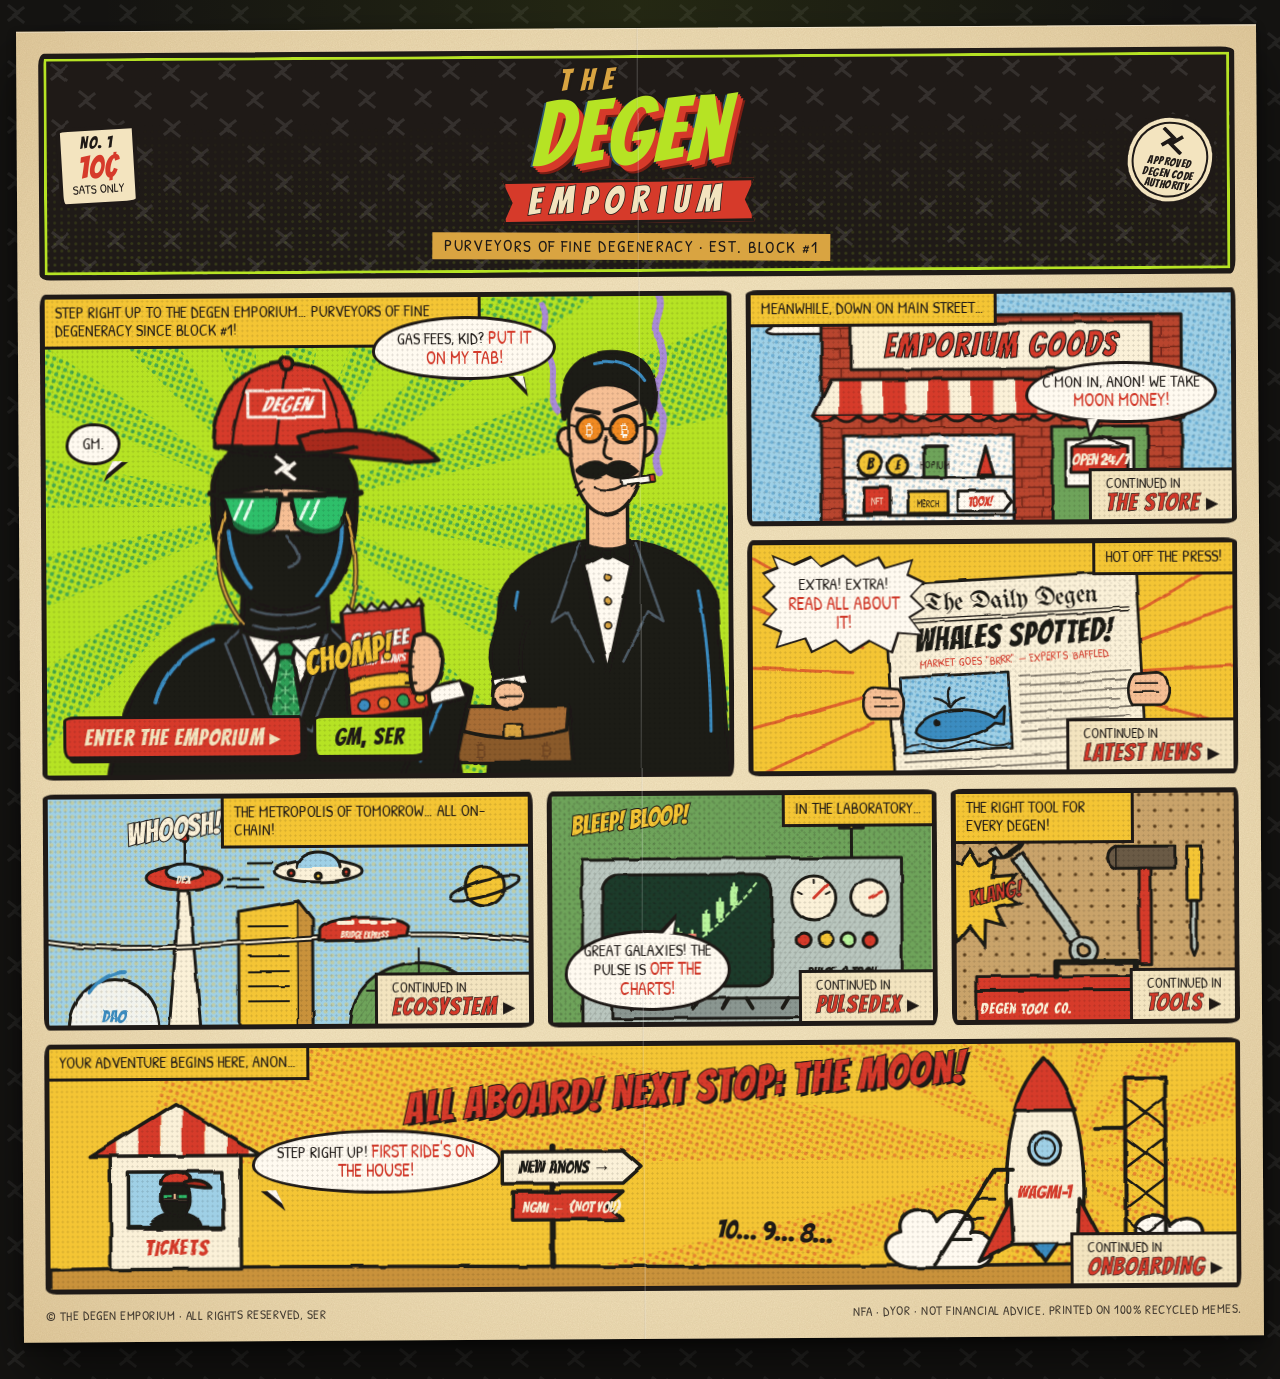
==== commit c03603e2: "feat: rebrand hero as The Degen Emporium using mascot art Redraw the masked anon (DEGEN box-logo cap" ====
--- a/site/index.html
+++ b/site/index.html
@@ -3,8 +3,8 @@
 <head>
   <meta charset="utf-8">
   <meta name="viewport" content="width=device-width, initial-scale=1">
-  <title>Tales From The Chain</title>
-  <meta name="description" content="Astounding stories of degenerate finance. Store, latest news, the ecosystem, PulseDex, tools and onboarding — all in one comic book.">
+  <title>The Degen Emporium</title>
+  <meta name="description" content="Purveyors of fine degeneracy. Store, latest news, the ecosystem, PulseDex, tools and onboarding — all in one comic book.">
   <link rel="preconnect" href="https://fonts.googleapis.com">
   <link rel="preconnect" href="https://fonts.gstatic.com" crossorigin>
   <link href="https://fonts.googleapis.com/css2?family=Bangers&family=Patrick+Hand&family=UnifrakturMaguntia&display=swap" rel="stylesheet">
@@ -52,6 +52,19 @@
       <rect width="22" height="10" fill="#d63a2a"/>
       <rect x="22" width="22" height="10" fill="#fbf1d8"/>
     </pattern>
+    <!-- The Emporium glyph: two interlocked chevrons -->
+    <symbol id="glyph" viewBox="-12 -12 24 24">
+      <path d="M-8 -10 L1 -3 L-8 4 M8 -4 L-1 3 L8 10" fill="none" stroke="currentColor" stroke-width="3.4" stroke-linecap="square" stroke-linejoin="miter"/>
+    </symbol>
+    <!-- monogram lattice for the tie -->
+    <pattern id="tie-glyph" width="12" height="12" patternUnits="userSpaceOnUse" patternTransform="rotate(45)">
+      <rect width="12" height="12" fill="#2f9e57"/>
+      <path d="M0 6 H12 M6 0 V12" stroke="#1d6b3a" stroke-width="2.2"/>
+      <path d="M3 3 l6 6 M9 3 l-6 6" stroke="#8fe39f" stroke-width="1.1"/>
+    </pattern>
+    <pattern id="dots-green" width="7" height="7" patternUnits="userSpaceOnUse" patternTransform="rotate(20)">
+      <circle cx="3.5" cy="3.5" r="2.1" fill="#2f9e57"/>
+    </pattern>
   </defs>
 </svg>
 
@@ -66,12 +79,12 @@
     </div>
 
     <div class="title-block">
-      <h1 class="logo"><span class="small">Tales from</span>The Chain!</h1>
-      <p class="tagline">Astounding stories of degenerate finance!</p>
+      <h1 class="logo"><span class="small">The</span>Degen<span class="banner">Emporium</span></h1>
+      <p class="tagline">Purveyors of fine degeneracy &middot; Est. block #1</p>
     </div>
 
     <div class="seal" aria-label="Approved by the Degen Code Authority">
-      <div>APPROVED<b>DCA</b>DEGEN CODE<br>AUTHORITY</div>
+      <div><svg class="seal-glyph" aria-hidden="true"><use href="#glyph"/></svg>APPROVED<br>DEGEN CODE<br>AUTHORITY</div>
     </div>
   </header>
 
@@ -81,9 +94,9 @@
     <!-- ---------- SPLASH / HERO ---------- -->
     <section class="panel panel--splash" aria-labelledby="splash-title">
       <svg class="scene" viewBox="0 0 680 490" preserveAspectRatio="xMidYMid slice" aria-hidden="true">
-        <!-- sunburst -->
-        <rect width="680" height="490" fill="#f4c534"/>
-        <g fill="url(#dots-red)" opacity=".75">
+        <!-- lime sunburst -->
+        <rect width="680" height="490" fill="#b6e324"/>
+        <g fill="url(#dots-green)" opacity=".8">
           <polygon points="240,215 1040,215 1025,371"/>
           <polygon points="240,215 979,521 905,659"/>
           <polygon points="240,215 806,781 684,880"/>
@@ -102,126 +115,146 @@
           <polygon points="240,215 979,-91 1025,59"/>
         </g>
 
-        <!-- the moon, grinning -->
-        <g filter="url(#ink)" stroke="#1f1a17" stroke-width="3.5" stroke-linecap="round" stroke-linejoin="round">
-          <circle cx="600" cy="78" r="52" fill="#fbf1d8"/>
-          <circle cx="600" cy="78" r="52" fill="url(#dots-yellow)" stroke="none" opacity=".7"/>
-          <circle cx="578" cy="58" r="8" fill="none" stroke-width="2.5"/>
-          <circle cx="625" cy="100" r="6" fill="none" stroke-width="2.5"/>
-          <path d="M583 72q6-7 12 0M607 70q6-7 12 0" fill="none"/>
-          <path d="M582 92q18 18 38 0" fill="none"/>
-          <path d="M572 88l6 2M623 88l6-3" fill="none" stroke-width="2"/>
-        </g>
-
-        <!-- rocket headed for it -->
-        <g filter="url(#ink)" stroke="#1f1a17" stroke-width="3" stroke-linejoin="round">
-          <path d="M450 250 C 470 210, 485 170, 505 140" fill="none" stroke-dasharray="3 9" stroke-linecap="round" stroke-width="3.5"/>
-          <g transform="translate(528 118) rotate(45)">
-            <path class="flame" d="M-9 36 L0 64 L9 36 Z" fill="#d63a2a"/>
-            <path d="M-5 36 L0 50 L5 36 Z" fill="#f4c534" stroke-width="1.5"/>
-            <path d="M-13 18 L-24 38 L-10 34 Z M13 18 L24 38 L10 34 Z" fill="#d63a2a"/>
-            <path d="M0 -34 C 14 -20, 14 20, 10 36 L -10 36 C -14 20, -14 -20, 0 -34 Z" fill="#fbf1d8"/>
-            <path d="M-11.5 -6h23" fill="none"/>
-            <path d="M0 -34 C 8 -26, 10 -18, 11.5 -6 L-11.5 -6 C -10 -18, -8 -26, 0 -34Z" fill="#d63a2a"/>
-            <circle cx="0" cy="8" r="6" fill="#9fd0e6"/>
-          </g>
-        </g>
-
-        <!-- ticker-tape machine under its glass dome -->
-        <g filter="url(#ink)" stroke="#1f1a17" stroke-width="3.5" stroke-linejoin="round" stroke-linecap="round">
-          <path d="M490 470 L 510 400 L 610 400 L 630 470 Z" fill="#8a5a2b"/>
-          <path d="M490 470 L 510 400 L 610 400 L 630 470 Z" fill="url(#hatch)" opacity=".35" stroke="none"/>
-          <path d="M500 400 h120 v-12 h-120 z" fill="#c9923b"/>
-          <circle cx="560" cy="345" r="20" fill="#c9923b"/>
-          <circle cx="560" cy="345" r="5" fill="#1f1a17"/>
-          <path d="M545 330l30 30M575 330l-30 30" fill="none" stroke-width="2"/>
-          <path d="M517 388 L517 318 C 517 262, 603 262, 603 318 L603 388" fill="#9fd0e6" fill-opacity=".45"/>
-          <path d="M530 300 C 534 285, 545 277, 556 275" fill="none" stroke="#fffaf0" stroke-width="5"/>
-          <circle cx="560" cy="262" r="7" fill="#c9923b"/>
-        </g>
-
-        <!-- ticker tape streaming across the page -->
-        <g filter="url(#ink)">
-          <path id="tape" d="M-10 470 C 60 430, 110 392, 175 392 S 300 408, 360 398 S 480 352, 540 350" fill="none" stroke="#1f1a17" stroke-width="30" stroke-linecap="butt"/>
-          <path d="M-10 470 C 60 430, 110 392, 175 392 S 300 408, 360 398 S 480 352, 540 350" fill="none" stroke="#fbf1d8" stroke-width="24"/>
-        </g>
-        <text font-family="Patrick Hand, cursive" font-size="15" fill="#1f1a17" letter-spacing="1" dy="5">
-          <textPath href="#tape" startOffset="9%">PEPE &#9650;4,269% &#183; DOGE &#9650;420% &#183; WAGMI &#9650;&#8734; &#183; NGMI &#9660;99% &#183; FUD &#9660;0</textPath>
-        </text>
-
-        <!-- our humble anon -->
+        <!-- ===== THE WHALE: tuxedo, BTC specs, cigarette, briefcase ===== -->
+        <g transform="translate(0 -28)" filter="url(#ink)" stroke="#1f1a17" stroke-width="3.5" stroke-linejoin="round" stroke-linecap="round">
+          <!-- purple smoke -->
+          <path d="M612 212 C 600 188, 626 172, 612 148 C 598 124, 628 108, 612 80 C 602 62, 620 50, 612 34" fill="none" stroke="#a98bd6" stroke-width="7"/>
+          <path d="M512 150 C 496 130, 516 112, 500 92 C 488 74, 506 62, 496 44" fill="none" stroke="#a98bd6" stroke-width="6"/>
+          <!-- tux body -->
+          <path d="M436 540 L 452 335 C 468 294, 520 278, 560 278 C 600 278, 652 294, 668 335 L 684 540 Z" fill="#1f1a17"/>
+          <path d="M470 330 C 462 370, 460 420, 462 470 M650 330 C 658 370, 662 420, 662 470" fill="none" stroke="#3a8cc0" stroke-width="3"/>
+          <!-- shirt front + studs -->
+          <path d="M532 282 L 560 410 L 588 282 Z" fill="#fffaf0"/>
+          <path d="M532 282 L 505 360 L 520 350 L 545 400 M588 282 L 615 360 L 600 350 L 575 400" fill="none" stroke="#4d5b66" stroke-width="2.5"/>
+          <circle cx="560" cy="316" r="3.5" fill="#d9a441" stroke-width="1.5"/>
+          <circle cx="560" cy="340" r="3.5" fill="#d9a441" stroke-width="1.5"/>
+          <circle cx="560" cy="364" r="3.5" fill="#d9a441" stroke-width="1.5"/>
+          <!-- bow tie -->
+          <path d="M560 292 L 536 280 L 536 304 Z M560 292 L 584 280 L 584 304 Z" fill="#1f1a17"/>
+          <circle cx="560" cy="292" r="5" fill="#1f1a17"/>
+          <!-- neck + ears -->
+          <path d="M540 245 L 540 284 Q 560 292 580 284 L 580 245" fill="#f6bf94"/>
+          <path d="M522 168 C 508 162, 506 192, 524 196 M598 168 C 612 162, 614 192, 596 196" fill="#f6bf94"/>
+          <!-- head -->
+          <path d="M522 160 C 520 112, 600 112, 598 160 C 600 214, 586 252, 560 254 C 534 252, 520 214, 522 160 Z" fill="#f6bf94"/>
+          <path d="M528 226 l7 -6 M530 234 l7 -6 M584 226 l7 -6" fill="none" stroke-width="2"/>
+          <!-- slicked hair -->
+          <path d="M518 158 C 506 108, 540 86, 576 92 C 608 98, 614 128, 604 158 C 598 132, 574 118, 546 124 C 530 132, 524 144, 518 158 Z" fill="#1f1a17"/>
+          <path d="M548 102 C 566 98, 588 104, 598 120" fill="none" stroke="#3a8cc0" stroke-width="3"/>
+          <!-- smug brows -->
+          <path d="M530 148 L 552 152 M568 150 L 590 142" fill="none" stroke-width="4.5"/>
+          <!-- BTC spectacles -->
+          <path d="M556 168 h8 M530 166 l-8 -2 M590 166 l8 -3" fill="none" stroke-width="3"/>
+          <circle cx="543" cy="168" r="13" fill="#f08a24"/>
+          <circle cx="577" cy="168" r="13" fill="#f08a24"/>
+          <text x="543" y="174" text-anchor="middle" font-family="Bangers, Impact" font-size="16" fill="#fffaf0" stroke="none">&#8383;</text>
+          <text x="577" y="174" text-anchor="middle" font-family="Bangers, Impact" font-size="16" fill="#fffaf0" stroke="none">&#8383;</text>
+          <!-- nose -->
+          <path d="M560 176 C 556 190, 554 196, 564 198" fill="none" stroke-width="3"/>
+          <!-- mustache + cigarette -->
+          <path d="M530 210 C 542 198, 554 200, 560 206 C 566 200, 578 198, 590 210 C 580 220, 566 216, 560 211 C 554 216, 540 220, 530 210 Z" fill="#1f1a17"/>
+          <path d="M548 226 C 556 230, 566 230, 574 225" fill="none" stroke-width="2.5"/>
+          <path d="M574 218 L 606 214 L 607 221 L 575 225 Z" fill="#fffaf0" stroke-width="2"/>
+          <path d="M602 214 L 607 213.5 L 608 220.5 L 603 221 Z" fill="#d63a2a" stroke-width="1.5"/>
+          <!-- arm to briefcase -->
+          <path d="M458 340 C 440 380, 436 400, 448 420 L 474 414 C 470 396, 474 376, 480 360" fill="#1f1a17"/>
+          <path d="M444 418 l32 -6 l3 10 l-32 6 z" fill="#fffaf0" stroke-width="2.5"/>
+          <path d="M456 436 l6 -4 l12 2" fill="none" stroke="#d9a441" stroke-width="5"/>
+          <!-- briefcase -->
+          <path d="M448 440 C 448 424, 480 424, 480 440" fill="none" stroke-width="6"/>
+          <path d="M410 444 L 520 444 L 524 500 L 406 500 Z" fill="#8a5a2b"/>
+          <path d="M410 444 L 520 444 L 518 468 C 480 478, 450 478, 412 468 Z" fill="#a86d34"/>
+          <rect x="456" y="462" width="18" height="14" rx="2" fill="#d9a441" stroke-width="2.5"/>
+          <text x="428" y="494" font-family="Bangers, Impact" font-size="20" fill="#6b4220" stroke="none">&#8383;</text>
+          <text x="494" y="494" font-family="Bangers, Impact" font-size="20" fill="#6b4220" stroke="none">&#8383;</text>
+          <!-- hand on handle -->
+          <path d="M448 424 C 440 432, 446 446, 460 446 C 474 446, 480 436, 474 426 C 468 418, 454 418, 448 424 Z" fill="#f6bf94"/>
+          <path d="M452 434 h20" fill="none" stroke-width="2"/>
+        </g>
+
+        <!-- ===== THE ANON: balaclava, DEGEN cap, green wayfarers, gold chain ===== -->
         <g filter="url(#ink)" stroke="#1f1a17" stroke-width="4" stroke-linejoin="round" stroke-linecap="round">
           <!-- suit -->
-          <path d="M80 495 C 90 400, 120 350, 180 335 L 300 335 C 360 350, 395 400, 405 495 Z" fill="#3a8cc0"/>
-          <path d="M80 495 C 90 400, 120 350, 180 335 L 300 335 C 360 350, 395 400, 405 495 Z" fill="url(#dots-ink)" opacity=".25" stroke="none"/>
-          <!-- shirt + tie -->
-          <path d="M195 335 L 240 420 L 285 335 Z" fill="#fffaf0"/>
-          <path d="M228 345 L 252 345 L 247 360 L 256 420 L 240 440 L 224 420 L 233 360 Z" fill="#d63a2a"/>
-          <path d="M195 335 L 222 390 L 205 385 M285 335 L 258 390 L 275 385" fill="none"/>
-          <!-- neck -->
-          <path d="M210 300 L 210 340 Q 240 355 270 340 L 270 300" fill="#f6bf94"/>
-          <!-- ears -->
-          <path d="M172 232 C 155 225, 152 262, 176 266" fill="#f6bf94"/>
-          <path d="M308 232 C 325 225, 328 262, 304 266" fill="#f6bf94"/>
-          <!-- head -->
-          <path d="M175 205 C 172 270, 195 318, 240 320 C 285 318, 308 270, 305 205 C 300 160, 180 160, 175 205 Z" fill="#f6bf94"/>
-          <path d="M180 270 C 190 300, 210 314, 232 318" fill="none" stroke-width="2" opacity=".6"/>
-          <!-- cheek hatching -->
-          <path d="M188 262l8-8M192 270l8-8M284 262l8-8M280 270l8-8" fill="none" stroke-width="2"/>
-          <!-- eyebrows way up -->
-          <path d="M196 196 Q 212 180 228 192M252 192 Q 268 180 284 196" fill="none" stroke-width="5"/>
-          <!-- saucer eyes -->
-          <ellipse cx="213" cy="220" rx="15" ry="19" fill="#fffaf0"/>
-          <ellipse cx="267" cy="220" rx="15" ry="19" fill="#fffaf0"/>
-          <circle cx="216" cy="222" r="4.5" fill="#1f1a17"/>
-          <circle cx="264" cy="222" r="4.5" fill="#1f1a17"/>
-          <!-- nose -->
-          <path d="M240 228 C 236 245, 232 250, 244 253" fill="none" stroke-width="3"/>
-          <!-- big open grin -->
-          <path d="M205 268 C 215 305, 265 305, 275 268 Z" fill="#7a1d14"/>
-          <path d="M207 270 L 273 270 L 270 280 L 210 280 Z" fill="#fffaf0" stroke-width="2.5"/>
-          <path d="M226 296 C 234 290, 246 290, 254 296" fill="#d63a2a" stroke-width="2"/>
-          <!-- fedora -->
-          <path d="M150 178 C 150 160, 330 160, 330 178 C 330 192, 150 192, 150 178 Z" fill="#6b5a45"/>
-          <path d="M178 172 C 176 130, 186 100, 205 96 C 220 104, 260 104, 275 96 C 294 100, 304 130, 302 172 Z" fill="#6b5a45"/>
-          <path d="M205 96 C 222 120, 258 120, 275 96" fill="none" stroke-width="3"/>
-          <path d="M179 152 C 220 160, 260 160, 301 152 L 302 172 C 260 178, 220 178, 178 172 Z" fill="#1f1a17"/>
-          <path d="M150 178 C 150 160, 330 160, 330 178" fill="url(#hatch)" opacity=".35" stroke="none"/>
-          <!-- press card in the hatband -->
-          <path d="M280 150 l20 -4 l3 16 l-20 4 z" fill="#fffaf0" stroke-width="2"/>
-          <!-- sweat drops -->
-          <path d="M160 200 C 150 215, 156 224, 162 224 C 168 224, 170 214, 160 200 Z" fill="#9fd0e6" stroke-width="2.5"/>
-          <path d="M320 205 C 311 218, 316 226, 321 226 C 327 226, 329 217, 320 205 Z" fill="#9fd0e6" stroke-width="2.5"/>
-          <!-- shock lines -->
-          <path d="M130 150 l-22 -14M126 180 l-26 0M140 122 l-14 -20M350 150 l22 -14M354 180 l26 0M340 122 l14 -20" fill="none" stroke-width="4"/>
-          <!-- hands gripping the tape -->
-          <path d="M150 372 C 140 392, 150 418, 172 418 C 192 418, 200 400, 196 380 C 190 366, 160 360, 150 372 Z" fill="#f6bf94"/>
-          <path d="M162 392 h26M160 402 h28" fill="none" stroke-width="2.5"/>
-          <path d="M332 372 C 322 392, 332 418, 354 416 C 374 414, 380 396, 376 378 C 370 364, 342 360, 332 372 Z" fill="#f6bf94"/>
-          <path d="M342 390 h26M342 400 h28" fill="none" stroke-width="2.5"/>
-        </g>
-
-        <!-- KA-CHING! -->
-        <g class="sfx-wiggle">
-          <polygon filter="url(#ink-heavy)" points="578,108 591,144 622,112 613,157 654,143 630,176 660,186 636,203 654,225 625,228 633,258 602,242 600,284 578,259 558,277 553,244 515,267 525,232 490,229 522,203 476,184 530,178 496,139 541,155 539,121 565,145" transform="translate(0 20)" fill="#d63a2a" stroke="#1f1a17" stroke-width="4" stroke-linejoin="round"/>
-          <text x="572" y="222" text-anchor="middle" font-family="Bangers, Impact, sans-serif" font-size="36" fill="#f4c534" stroke="#1f1a17" stroke-width="2" paint-order="stroke" transform="rotate(-10 572 212)">KA-CHING!</text>
-        </g>
-      </svg>
-
-      <div class="caption">Episode&nbsp;1: in which our humble anon discovers the chain&hellip;</div>
-
-      <div class="balloon" style="top:6%; left:49%; max-width:27%; --tail-x:14%;">
-        <span id="splash-title">Holy moly! I aped my whole paycheck&hellip; and we're up <b>4,269%!</b></span>
+          <path d="M60 495 C 70 400, 110 352, 170 334 L 306 334 C 366 352, 404 400, 414 495 Z" fill="#1f1a17"/>
+          <path d="M108 410 C 116 380, 136 360, 166 348 M334 362 C 362 378, 382 410, 390 456" fill="none" stroke="#3a8cc0" stroke-width="4"/>
+          <!-- shirt, collar, tie -->
+          <path d="M196 334 L 238 426 L 280 334 Z" fill="#fffaf0"/>
+          <path d="M226 350 L 250 350 L 245 366 L 256 430 L 238 452 L 220 430 L 231 366 Z" fill="url(#tie-glyph)"/>
+          <path d="M226 350 L 250 350 L 245 366 L 231 366 Z" fill="#2f9e57"/>
+          <path d="M194 332 L 214 372 L 234 350 Z M282 332 L 262 372 L 242 350 Z" fill="#fffaf0" stroke-width="3"/>
+          <!-- lapels -->
+          <path d="M194 336 L 178 352 L 212 440 L 226 432 Z M282 336 L 298 352 L 264 440 L 250 432 Z" fill="#1f1a17" stroke="#4d5b66" stroke-width="2.5"/>
+          <!-- balaclava neck with folds -->
+          <path d="M196 288 L 194 340 Q 238 356 282 340 L 280 288 Z" fill="#1f1a17"/>
+          <path d="M204 318 C 222 326, 254 326, 272 316 M206 334 C 226 340, 250 340, 268 332" fill="none" stroke="#4d5b66" stroke-width="2.5"/>
+          <!-- balaclava head -->
+          <path d="M166 200 C 162 128, 314 128, 310 200 C 312 270, 292 316, 238 320 C 184 316, 164 270, 166 200 Z" fill="#1f1a17"/>
+          <path d="M292 214 C 300 246, 292 280, 270 304 M182 240 C 184 262, 192 282, 204 296" fill="none" stroke="#3a8cc0" stroke-width="4"/>
+          <!-- eye slot -->
+          <path d="M182 204 C 200 194, 276 194, 294 204 L 292 236 C 276 244, 200 244, 184 236 Z" fill="#f6bf94"/>
+          <!-- nose ridge under the mask -->
+          <path d="M240 246 C 254 262, 256 272, 242 276" fill="none" stroke="#4d5b66" stroke-width="3"/>
+          <!-- gold retainer chain -->
+          <path d="M182 214 C 164 258, 170 300, 196 332" fill="none" stroke-width="5"/>
+          <path d="M182 214 C 164 258, 170 300, 196 332" fill="none" stroke="#d9a441" stroke-width="2.5"/>
+          <path d="M296 214 C 314 262, 312 302, 296 342" fill="none" stroke-width="5"/>
+          <path d="M296 214 C 314 262, 312 302, 296 342" fill="none" stroke="#d9a441" stroke-width="2.5"/>
+          <!-- green wayfarers -->
+          <path d="M176 204 L 234 204 L 230 232 C 222 246, 194 246, 186 234 Z" fill="#2fbf6b"/>
+          <path d="M244 204 L 302 204 L 294 234 C 286 246, 258 246, 250 232 Z" fill="#2fbf6b"/>
+          <path d="M186 226 C 196 242, 222 242, 229 228 L 230 232 C 222 246, 194 246, 186 234 Z M252 226 C 262 242, 288 242, 295 228 L 294 234 C 286 246, 258 246, 250 232 Z" fill="#1d6b3a" stroke="none"/>
+          <path d="M196 210 l-8 18 M206 210 l-8 18 M262 210 l-8 18 M272 210 l-8 18" fill="none" stroke="#e9fff0" stroke-width="3"/>
+          <path d="M176 204 L 234 204 M244 204 L 302 204 M234 208 L 244 208 M176 206 L 164 202 M302 206 L 314 202" fill="none" stroke-width="6"/>
+          <!-- DEGEN box-logo cap -->
+          <path d="M168 156 C 166 98, 204 72, 240 72 C 282 72, 312 100, 310 156 Z" fill="#d63a2a"/>
+          <path d="M240 76 C 236 104, 232 130, 230 156 M204 88 C 194 110, 188 132, 186 156 M278 88 C 290 110, 294 132, 294 156" fill="none" stroke-width="2.5"/>
+          <circle cx="240" cy="73" r="6" fill="#d63a2a"/>
+          <path d="M252 146 C 304 132, 366 142, 392 170 C 362 176, 304 164, 258 162 Z" fill="#a82a1e"/>
+          <path d="M168 156 C 210 166, 270 166, 310 156" fill="none"/>
+          <rect x="202" y="100" width="76" height="26" fill="#d63a2a" stroke="#fffaf0" stroke-width="3"/>
+          <text x="240" y="121" text-anchor="middle" font-family="Bangers, Impact" font-size="21" fill="#fffaf0" stroke="none" letter-spacing="1" font-style="italic">DEGEN</text>
+          <!-- the glyph on the forehead -->
+          <use href="#glyph" x="226" y="164" width="26" height="26" color="#fffaf0" stroke="none"/>
+          <!-- sleeve rising from the suit to the bag -->
+          <path d="M348 500 L 384 404 C 390 390, 410 388, 424 398 L 402 500 Z" fill="#1f1a17"/>
+          <path d="M372 470 C 380 440, 388 420, 396 410" fill="none" stroke="#3a8cc0" stroke-width="3"/>
+          <path d="M378 398 l 34 -8 l 6 16 l -34 8 z" fill="#fffaf0" stroke-width="2.5"/>
+          <g transform="translate(-6 -64)">
+            <!-- GAS FEE GUMMY BEARS -->
+            <path d="M300 386 L 380 378 L 388 482 L 308 492 Z" fill="#d63a2a"/>
+            <path d="M300 386 l6 -8 l6 7 l6 -8 l6 7 l6 -8 l6 7 l6 -8 l6 7 l6 -8 l6 7 l6 -8 l6 7 l6 -8 l2 6" fill="#d9d9d9" stroke-width="2.5"/>
+            <path d="M306 455 C 330 446, 360 444, 386 448 L 387 462 C 362 458, 332 460, 307 468 Z" fill="#f4c534" stroke-width="2"/>
+            <text x="338" y="420" text-anchor="middle" font-family="Bangers, Impact" font-size="22" fill="#fffaf0" stroke="#1f1a17" stroke-width="1" paint-order="stroke" transform="rotate(-5 338 420)">GAS FEE</text>
+            <text x="336" y="437" text-anchor="middle" font-family="Bangers, Impact" font-size="12" fill="#fffaf0" stroke="none" transform="rotate(-5 336 437)">GUMMY BEARS</text>
+            <g stroke-width="1.5">
+              <circle cx="322" cy="478" r="6" fill="#3a8cc0"/><circle cx="342" cy="476" r="6" fill="#f08a24"/>
+              <circle cx="362" cy="474" r="6" fill="#2f9e57"/><circle cx="378" cy="472" r="5" fill="#f4c534"/>
+            </g>
+            <!-- hand gripping the bag -->
+            <path d="M372 410 C 390 400, 404 420, 400 440 C 398 460, 384 470, 372 466 C 366 452, 368 424, 372 410 Z" fill="#f6bf94"/>
+            <path d="M372 424 h-10 M372 440 h-12 M374 456 h-10" fill="none" stroke-width="3"/>
+          </g>
+        </g>
+
+        <!-- CHOMP! -->
+        <text class="sfx-wiggle" x="352" y="296" text-anchor="middle" font-family="Bangers, Impact" font-size="34" fill="#f4c534" stroke="#1f1a17" stroke-width="2.5" paint-order="stroke" transform="rotate(-12 352 286)">CHOMP!</text>
+      </svg>
+
+      <div class="caption">Step right up to the Degen Emporium&hellip; purveyors of fine degeneracy since block&nbsp;#1!</div>
+
+      <div class="balloon" style="top:26%; left:3%; max-width:16%; --tail-x:70%; --tail-skew:-40deg;">gm.</div>
+      <div class="balloon" style="top:4%; left:48%; max-width:27%; --tail-x:78%; --tail-skew:30deg;">
+        <span id="splash-title">Gas fees, kid? <b>Put it on my tab!</b></span>
       </div>
 
       <div class="splash-cta">
-        <a class="btn btn--red" href="onboarding.html">Start reading &#9656;</a>
+        <a class="btn btn--red" href="onboarding.html">Enter the Emporium &#9656;</a>
         <a class="btn" href="#store">gm, ser</a>
       </div>
     </section>
 
     <!-- ---------- STORE ---------- -->
-    <a class="panel panel--store" id="store" href="store.html" aria-label="Store: Degen Mart">
+    <a class="panel panel--store" id="store" href="store.html" aria-label="Store: Emporium Goods">
       <svg class="scene" viewBox="0 0 480 240" preserveAspectRatio="xMidYMid slice" aria-hidden="true">
         <rect width="480" height="240" fill="#9fd0e6"/>
         <rect width="480" height="240" fill="url(#dots-blue)" opacity=".5"/>
@@ -232,7 +265,7 @@
           <rect x="70" y="28" width="360" height="222" fill="url(#bricks)"/>
           <!-- sign -->
           <rect x="100" y="36" width="300" height="46" fill="#fbf1d8"/>
-          <text x="250" y="70" text-anchor="middle" font-family="Bangers, Impact, sans-serif" font-size="34" fill="#d63a2a" stroke="#1f1a17" stroke-width="1.2" letter-spacing="2">DEGEN MART</text>
+          <text x="250" y="70" text-anchor="middle" font-family="Bangers, Impact, sans-serif" font-size="34" fill="#d63a2a" stroke="#1f1a17" stroke-width="1.2" letter-spacing="2">EMPORIUM GOODS</text>
           <!-- awning -->
           <path d="M80 92 L420 92 L438 128 L62 128 Z" fill="url(#stripes)"/>
           <path d="M62 128 q11 12 22 0 q11 12 22 0 q11 12 22 0 q11 12 22 0 q11 12 22 0 q11 12 22 0 q11 12 22 0 q11 12 22 0 q11 12 22 0 q11 12 22 0 q11 12 22 0 q11 12 22 0 q11 12 22 0 q11 12 22 0 q11 12 22 0 q11 12 22 0 q11 12 22 0" fill="#d63a2a"/>
@@ -475,12 +508,13 @@
           <rect x="78" y="128" width="94" height="56" fill="#9fd0e6"/>
           <path d="M78 184 h94" fill="none" stroke-width="5"/>
           <text x="125" y="212" text-anchor="middle" font-family="Bangers" font-size="22" fill="#d63a2a" stroke="none" letter-spacing="1">TICKETS</text>
-          <!-- attendant in the window -->
-          <path d="M100 184 C 100 164, 150 164, 150 184 Z" fill="#d63a2a"/>
-          <circle cx="125" cy="152" r="14" fill="#f6bf94"/>
-          <path d="M108 146 h34 l-4 -10 h-26 z" fill="#3a8cc0"/>
-          <path d="M118 157 q7 6 14 0" fill="none" stroke-width="2.5"/>
-          <circle cx="120" cy="150" r="1.8" fill="#1f1a17"/><circle cx="131" cy="150" r="1.8" fill="#1f1a17"/>
+          <!-- the anon minding the booth -->
+          <path d="M100 184 C 100 164, 150 164, 150 184 Z" fill="#1f1a17"/>
+          <path d="M111 152 C 110 132, 140 132, 139 152 C 140 166, 134 172, 125 172 C 116 172, 110 166, 111 152 Z" fill="#1f1a17"/>
+          <path d="M113 148 h24 v8 h-24 z" fill="#f6bf94" stroke-width="2"/>
+          <path d="M113 149 h10 v5 h-10z M127 149 h10 v5 h-10z" fill="#2fbf6b" stroke-width="2"/>
+          <path d="M110 140 C 110 124, 140 124, 140 140 Z" fill="#d63a2a"/>
+          <path d="M134 138 C 146 134, 156 138, 160 144 C 150 144, 142 142, 136 142 Z" fill="#a82a1e"/>
           <!-- signpost -->
           <g transform="translate(200 0)">
           <path d="M300 225 v-120" fill="none" stroke-width="6"/>
@@ -520,7 +554,7 @@
   </nav>
 
   <footer class="fine-print">
-    <span>&copy; Tales From The Chain Comics Group &middot; All rights reserved, ser</span>
+    <span>&copy; The Degen Emporium &middot; All rights reserved, ser</span>
     <span>NFA &middot; DYOR &middot; Not financial advice. Printed on 100% recycled memes.</span>
   </footer>
 </main>
--- a/site/css/comic.css
+++ b/site/css/comic.css
@@ -1,5 +1,5 @@
 /* ==========================================================================
-   TALES FROM THE CHAIN — 1950s comic book styles
+   THE DEGEN EMPORIUM — 1950s comic book styles
    Shared by every page. Panels, captions, balloons and SFX live here.
    ========================================================================== */
 
@@ -14,7 +14,15 @@
   --sky: #9fd0e6;
   --green: #6ea35a;
   --skin: #f6bf94;
-  --desk: #2b2320;
+  --desk: #151412;
+  /* brand accents, lifted from the mascot art */
+  --lime: #b6e324;
+  --money: #2f9e57;
+  --gold: #d9a441;
+  --smoke: #a98bd6;
+  --cap-red: #d63a2a;
+  /* the Emporium glyph as a tileable monogram */
+  --glyph-tile: url("data:image/svg+xml,%3Csvg xmlns='http://www.w3.org/2000/svg' width='56' height='56' viewBox='0 0 56 56'%3E%3Cg fill='none' stroke='%23ffffff' stroke-width='3' stroke-linecap='square'%3E%3Cpath d='M9 6l9 7-9 7M23 8l-9 7 9 7'/%3E%3Cpath d='M37 34l9 7-9 7M51 36l-9 7 9 7'/%3E%3C/g%3E%3C/svg%3E");
 
   --font-sfx: "Bangers", "Impact", sans-serif;
   --font-letter: "Patrick Hand", "Comic Sans MS", cursive;
@@ -35,8 +43,9 @@
   background-color: var(--desk);
   /* worn wooden desk under the comic */
   background-image:
-    repeating-linear-gradient(92deg, rgba(255,255,255,.025) 0 2px, transparent 2px 9px),
-    radial-gradient(ellipse at 50% 0%, #4a3a30 0%, var(--desk) 70%);
+    radial-gradient(ellipse at 50% 0%, rgba(182,227,36,.10) 0%, transparent 60%),
+    linear-gradient(rgba(21,20,18,.93), rgba(21,20,18,.93)),
+    var(--glyph-tile);
   color: var(--ink);
   font-family: var(--font-letter);
   overflow-x: hidden;
@@ -80,16 +89,18 @@
   gap: 18px;
   padding: 10px 14px 12px;
   margin-bottom: var(--gutter);
-  background: var(--red);
+  background-color: var(--ink);
+  background-image: linear-gradient(rgba(31,26,23,.9), rgba(31,26,23,.9)), var(--glyph-tile);
   border: 5px solid var(--ink);
   border-radius: var(--wobble-a);
+  box-shadow: inset 0 0 0 3px var(--lime);
   position: relative;
 }
 
 .masthead::before { /* halftone shading on the red band */
   content: "";
   position: absolute; inset: 0;
-  background-image: radial-gradient(rgba(0,0,0,.28) 1.2px, transparent 1.6px);
+  background-image: radial-gradient(rgba(182,227,36,.18) 1.2px, transparent 1.6px);
   background-size: 7px 7px;
   mask-image: linear-gradient(to bottom, transparent 30%, #000);
   -webkit-mask-image: linear-gradient(to bottom, transparent 30%, #000);
@@ -119,29 +130,46 @@
   font-size: clamp(2.3rem, 7.2vw, 5.6rem);
   line-height: .9;
   letter-spacing: .02em;
-  color: var(--yellow);
+  color: var(--lime);
   -webkit-text-stroke: 3px var(--ink);
   paint-order: stroke fill;
-  /* chunky 3-D extrusion, slightly off-register */
+  /* chunky 3-D extrusion in cap red, slightly off-register */
   text-shadow:
-    2px 2px 0 var(--ink), 4px 4px 0 var(--ink), 6px 6px 0 var(--ink), 8px 8px 0 var(--ink),
+    2px 2px 0 var(--cap-red), 4px 4px 0 var(--cap-red), 6px 6px 0 var(--cap-red), 8px 8px 0 #7a1d14,
     -2px 1px 0 rgba(58,140,192,.55);
   transform: rotate(-1.5deg) skewX(-4deg);
 }
 .logo .small {
   display: block;
-  font-size: .38em;
+  font-size: .34em;
+  color: var(--gold);
+  text-shadow: 2px 2px 0 var(--ink);
+  letter-spacing: .3em;
+  transform: translateX(-1.4em);
+}
+/* EMPORIUM on a showman's ribbon */
+.logo .banner {
+  display: block;
+  width: max-content;
+  margin: 6px auto 0;
+  padding: .04em .6em .08em;
+  font-size: .42em;
+  letter-spacing: .22em;
   color: var(--paper);
-  letter-spacing: .25em;
-  transform: translateX(-12%);
+  -webkit-text-stroke: 1.5px var(--ink);
+  text-shadow: none;
+  background: var(--cap-red);
+  border: 3px solid var(--ink);
+  clip-path: polygon(0 0, 100% 0, 96% 50%, 100% 100%, 0 100%, 4% 50%);
+  transform: skewX(4deg) rotate(1deg);
 }
 
 .tagline {
   display: inline-block;
   margin: 10px 0 0;
   padding: 2px 12px 3px;
-  background: var(--ink);
-  color: var(--paper);
+  background: var(--gold);
+  color: var(--ink);
   font-size: clamp(.8rem, 1.6vw, 1.05rem);
   text-transform: uppercase;
   letter-spacing: .08em;
@@ -164,6 +192,7 @@
   box-shadow: inset 0 0 0 4px var(--paper), inset 0 0 0 6px var(--ink);
 }
 .seal b { display: block; font-size: 1.35rem; color: var(--red); margin: 2px 0; }
+.seal-glyph { display: block; width: 26px; height: 26px; margin: 0 auto 3px; color: var(--ink); }
 
 /* ---------- Panel grid ---------- */
 
@@ -355,7 +384,7 @@
   line-height: 1;
   color: var(--ink);
   text-decoration: none;
-  background: var(--yellow);
+  background: var(--lime);
   border: 3px solid var(--ink);
   border-radius: var(--wobble-b);
   box-shadow: 4px 4px 0 var(--ink);
@@ -436,6 +465,7 @@
   .issue-box .date { display: none; }
   .seal { position: absolute; right: -8px; top: -12px; width: 64px; height: 64px; font-size: .5rem; }
   .seal b { font-size: .95rem; }
+  .seal-glyph { width: 16px; height: 16px; margin-bottom: 1px; }
   .title-block { padding-top: 22px; }
   .panels { grid-template-columns: 1fr; grid-auto-rows: auto; }
   .panel, .panel--splash, .panel--store, .panel--news, .panel--eco,
